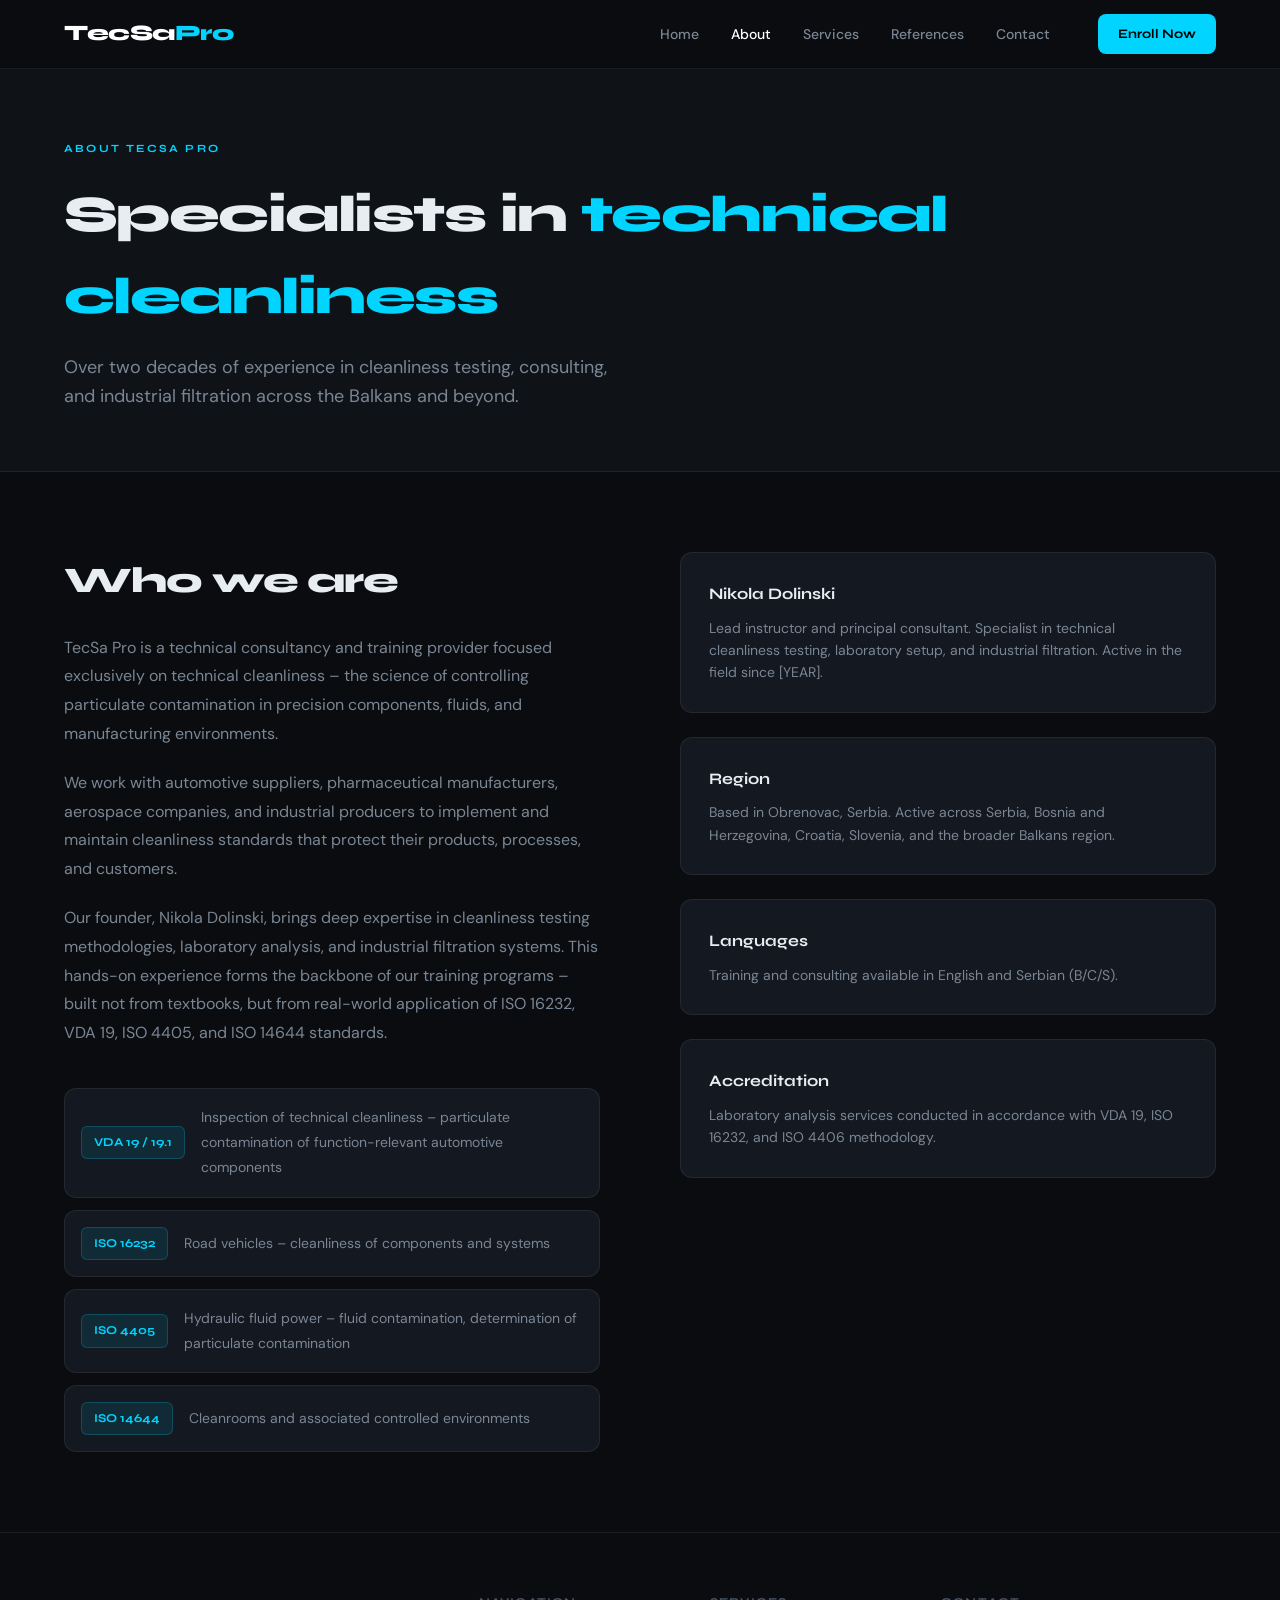
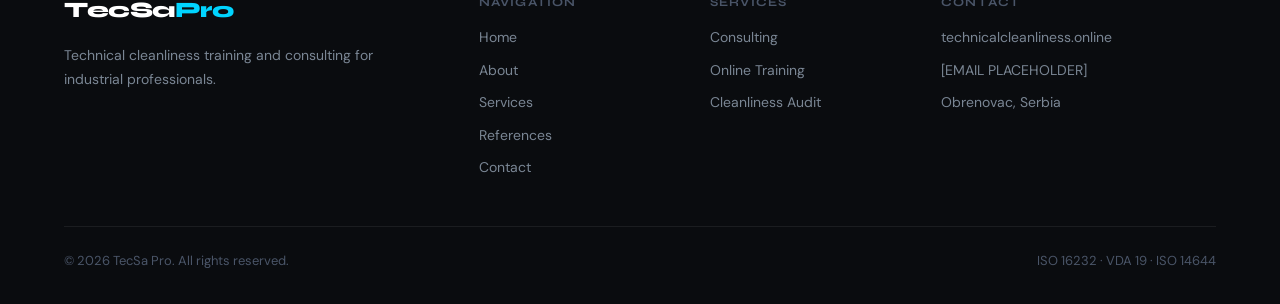
==== about.html @ 8d911715 "Add files via upload" ====
<!DOCTYPE html>
<html lang="en">
<head>
<meta charset="UTF-8">
<meta name="viewport" content="width=device-width, initial-scale=1.0">
<title>About – TecSa Pro</title>
<link href="https://fonts.googleapis.com/css2?family=Syne:wght@400;600;700;800&family=DM+Sans:ital,wght@0,300;0,400;0,500;1,300&display=swap" rel="stylesheet">
<link rel="stylesheet" href="style.css">
<style>
.about-grid { display: grid; grid-template-columns: 1fr 1fr; gap: 80px; align-items: start; padding: 80px 0; }
.about-text h2 { font-family: var(--font-display); font-size: 36px; font-weight: 800; letter-spacing: -0.03em; margin-bottom: 24px; }
.about-text p { color: var(--text-muted); line-height: 1.8; margin-bottom: 20px; }
.about-sidebar { display: flex; flex-direction: column; gap: 24px; }
.sidebar-card { background: var(--bg3); border: 1px solid var(--border); border-radius: var(--radius); padding: 28px; }
.sidebar-card h4 { font-family: var(--font-display); font-size: 16px; margin-bottom: 10px; }
.sidebar-card p { color: var(--text-muted); font-size: 14px; }
.standards-list { display: flex; flex-direction: column; gap: 12px; margin-top: 40px; }
.std-item { display: flex; align-items: center; gap: 16px; padding: 16px; background: var(--bg3); border: 1px solid var(--border); border-radius: var(--radius); }
.std-badge { background: rgba(0,212,255,0.1); border: 1px solid rgba(0,212,255,0.2); color: var(--accent); font-family: var(--font-display); font-size: 12px; font-weight: 700; padding: 6px 12px; border-radius: 6px; white-space: nowrap; }
.std-item p { font-size: 14px; color: var(--text-muted); margin: 0; }
@media(max-width:900px){ .about-grid { grid-template-columns: 1fr; } }
</style>
</head>
<body>
<nav id="navbar">
  <div class="nav-inner">
    <a href="index.html" class="logo">TecSa<span>Pro</span></a>
    <ul class="nav-links">
      <li><a href="index.html">Home</a></li>
      <li><a href="about.html" class="active">About</a></li>
      <li><a href="services.html">Services</a></li>
      <li><a href="references.html">References</a></li>
      <li><a href="contact.html">Contact</a></li>
    </ul>
    <a href="register.html" class="btn-nav">Enroll Now</a>
    <button class="burger" onclick="toggleMenu()">&#9776;</button>
  </div>
  <div class="mobile-menu" id="mobileMenu">
    <a href="index.html">Home</a><a href="about.html">About</a><a href="services.html">Services</a><a href="references.html">References</a><a href="contact.html">Contact</a>
    <a href="register.html" class="btn-nav">Enroll Now</a>
  </div>
</nav>

<section class="page-hero">
  <div class="container">
    <div class="section-label">About TecSa Pro</div>
    <h1>Specialists in <em>technical cleanliness</em></h1>
    <p>Over two decades of experience in cleanliness testing, consulting, and industrial filtration across the Balkans and beyond.</p>
  </div>
</section>

<section class="container">
  <div class="about-grid">
    <div class="about-text">
      <h2>Who we are</h2>
      <p>TecSa Pro is a technical consultancy and training provider focused exclusively on technical cleanliness – the science of controlling particulate contamination in precision components, fluids, and manufacturing environments.</p>
      <p>We work with automotive suppliers, pharmaceutical manufacturers, aerospace companies, and industrial producers to implement and maintain cleanliness standards that protect their products, processes, and customers.</p>
      <p>Our founder, Nikola Dolinski, brings deep expertise in cleanliness testing methodologies, laboratory analysis, and industrial filtration systems. This hands-on experience forms the backbone of our training programs – built not from textbooks, but from real-world application of ISO 16232, VDA 19, ISO 4405, and ISO 14644 standards.</p>

      <div class="standards-list">
        <div class="std-item">
          <span class="std-badge">VDA 19 / 19.1</span>
          <p>Inspection of technical cleanliness – particulate contamination of function-relevant automotive components</p>
        </div>
        <div class="std-item">
          <span class="std-badge">ISO 16232</span>
          <p>Road vehicles – cleanliness of components and systems</p>
        </div>
        <div class="std-item">
          <span class="std-badge">ISO 4405</span>
          <p>Hydraulic fluid power – fluid contamination, determination of particulate contamination</p>
        </div>
        <div class="std-item">
          <span class="std-badge">ISO 14644</span>
          <p>Cleanrooms and associated controlled environments</p>
        </div>
      </div>
    </div>
    <div class="about-sidebar">
      <div class="sidebar-card">
        <h4>Nikola Dolinski</h4>
        <p>Lead instructor and principal consultant. Specialist in technical cleanliness testing, laboratory setup, and industrial filtration. Active in the field since [YEAR].</p>
      </div>
      <div class="sidebar-card">
        <h4>Region</h4>
        <p>Based in Obrenovac, Serbia. Active across Serbia, Bosnia and Herzegovina, Croatia, Slovenia, and the broader Balkans region.</p>
      </div>
      <div class="sidebar-card">
        <h4>Languages</h4>
        <p>Training and consulting available in English and Serbian (B/C/S).</p>
      </div>
      <div class="sidebar-card">
        <h4>Accreditation</h4>
        <p>Laboratory analysis services conducted in accordance with VDA 19, ISO 16232, and ISO 4406 methodology.</p>
      </div>
    </div>
  </div>
</section>

<footer>
  <div class="container">
    <div class="footer-grid">
      <div class="footer-brand">
        <div class="logo">TecSa<span>Pro</span></div>
        <p>Technical cleanliness training and consulting for industrial professionals.</p>
      </div>
      <div class="footer-links"><strong>Navigation</strong><a href="index.html">Home</a><a href="about.html">About</a><a href="services.html">Services</a><a href="references.html">References</a><a href="contact.html">Contact</a></div>
      <div class="footer-links"><strong>Services</strong><a href="services.html#consulting">Consulting</a><a href="services.html#course">Online Training</a><a href="services.html#audit">Cleanliness Audit</a></div>
      <div class="footer-contact"><strong>Contact</strong><p>technicalcleanliness.online</p><p>[EMAIL PLACEHOLDER]</p><p>Obrenovac, Serbia</p></div>
    </div>
    <div class="footer-bottom"><span>© 2026 TecSa Pro. All rights reserved.</span><span>ISO 16232 · VDA 19 · ISO 14644</span></div>
  </div>
</footer>
<script src="main.js"></script>
</body>
</html>
---- style.css ----
/* ===== VARIABLES ===== */
:root {
  --bg: #0a0c0f;
  --bg2: #0f1217;
  --bg3: #141820;
  --border: rgba(255,255,255,0.07);
  --accent: #00d4ff;
  --accent2: #0099cc;
  --accent-glow: rgba(0, 212, 255, 0.15);
  --text: #e8edf2;
  --text-muted: #7a8694;
  --text-dim: #4a5568;
  --white: #ffffff;
  --font-display: 'Syne', sans-serif;
  --font-body: 'DM Sans', sans-serif;
  --radius: 12px;
  --radius-lg: 20px;
  --transition: 0.25s ease;
  --max-w: 1200px;
}

/* ===== RESET ===== */
*, *::before, *::after { box-sizing: border-box; margin: 0; padding: 0; }
html { scroll-behavior: smooth; }
body {
  background: var(--bg);
  color: var(--text);
  font-family: var(--font-body);
  font-size: 16px;
  line-height: 1.6;
  overflow-x: hidden;
}
a { color: inherit; text-decoration: none; }
img { max-width: 100%; display: block; }
ul { list-style: none; }

/* ===== UTILITIES ===== */
.container { max-width: var(--max-w); margin: 0 auto; padding: 0 24px; }
.section-label {
  font-family: var(--font-display);
  font-size: 11px;
  font-weight: 700;
  letter-spacing: 0.2em;
  text-transform: uppercase;
  color: var(--accent);
  margin-bottom: 16px;
}
.accent { color: var(--accent); }
em { color: var(--accent); font-style: normal; }

/* ===== BUTTONS ===== */
.btn-primary {
  display: inline-block;
  background: var(--accent);
  color: #000;
  font-family: var(--font-display);
  font-weight: 700;
  font-size: 14px;
  letter-spacing: 0.05em;
  padding: 14px 28px;
  border-radius: var(--radius);
  border: none;
  cursor: pointer;
  transition: all var(--transition);
}
.btn-primary:hover { background: #fff; transform: translateY(-1px); box-shadow: 0 8px 30px var(--accent-glow); }
.btn-primary.btn-large { padding: 18px 40px; font-size: 16px; }

.btn-ghost {
  display: inline-block;
  background: transparent;
  color: var(--text);
  font-family: var(--font-display);
  font-weight: 600;
  font-size: 14px;
  padding: 13px 27px;
  border-radius: var(--radius);
  border: 1px solid var(--border);
  cursor: pointer;
  transition: all var(--transition);
}
.btn-ghost:hover { border-color: var(--accent); color: var(--accent); }

.link-arrow {
  color: var(--accent);
  font-weight: 500;
  font-size: 14px;
  transition: gap var(--transition);
}
.link-arrow:hover { text-decoration: underline; }

/* ===== NAVBAR ===== */
#navbar {
  position: fixed;
  top: 0; left: 0; right: 0;
  z-index: 1000;
  background: rgba(10, 12, 15, 0.85);
  backdrop-filter: blur(16px);
  border-bottom: 1px solid var(--border);
  transition: all var(--transition);
}
.nav-inner {
  max-width: var(--max-w);
  margin: 0 auto;
  padding: 0 24px;
  height: 68px;
  display: flex;
  align-items: center;
  gap: 48px;
}
.logo {
  font-family: var(--font-display);
  font-size: 22px;
  font-weight: 800;
  letter-spacing: -0.02em;
  color: var(--white);
  flex-shrink: 0;
}
.logo span { color: var(--accent); }
.nav-links { display: flex; gap: 32px; margin-left: auto; }
.nav-links a {
  font-size: 14px;
  font-weight: 500;
  color: var(--text-muted);
  transition: color var(--transition);
}
.nav-links a:hover, .nav-links a.active { color: var(--white); }
.btn-nav {
  background: var(--accent);
  color: #000;
  font-family: var(--font-display);
  font-weight: 700;
  font-size: 13px;
  padding: 10px 20px;
  border-radius: 8px;
  flex-shrink: 0;
  transition: all var(--transition);
}
.btn-nav:hover { background: #fff; }
.burger { display: none; background: none; border: none; color: var(--text); font-size: 22px; cursor: pointer; margin-left: auto; }
.mobile-menu { display: none; flex-direction: column; padding: 16px 24px 24px; gap: 16px; border-top: 1px solid var(--border); }
.mobile-menu a { font-size: 15px; color: var(--text-muted); }
.mobile-menu .btn-nav { width: fit-content; }
.mobile-menu.open { display: flex; }

/* ===== HERO ===== */
.hero {
  min-height: 100vh;
  display: flex;
  align-items: center;
  padding: 100px 24px 60px;
  max-width: var(--max-w);
  margin: 0 auto;
  gap: 60px;
  position: relative;
}
.hero-grid-bg {
  position: fixed;
  inset: 0;
  background-image:
    linear-gradient(rgba(0,212,255,0.03) 1px, transparent 1px),
    linear-gradient(90deg, rgba(0,212,255,0.03) 1px, transparent 1px);
  background-size: 60px 60px;
  pointer-events: none;
  z-index: -1;
}
.hero-content { flex: 1; max-width: 600px; }
.hero-badge {
  display: inline-block;
  background: rgba(0,212,255,0.08);
  border: 1px solid rgba(0,212,255,0.2);
  color: var(--accent);
  font-size: 11px;
  font-weight: 600;
  letter-spacing: 0.15em;
  text-transform: uppercase;
  padding: 8px 16px;
  border-radius: 100px;
  margin-bottom: 28px;
}
.hero h1 {
  font-family: var(--font-display);
  font-size: clamp(40px, 5vw, 64px);
  font-weight: 800;
  line-height: 1.05;
  letter-spacing: -0.03em;
  margin-bottom: 24px;
}
.hero-sub {
  font-size: 17px;
  color: var(--text-muted);
  line-height: 1.7;
  margin-bottom: 36px;
  max-width: 520px;
}
.hero-actions { display: flex; gap: 12px; flex-wrap: wrap; margin-bottom: 48px; }
.hero-stats {
  display: flex;
  gap: 32px;
  padding-top: 32px;
  border-top: 1px solid var(--border);
}
.stat-num {
  display: block;
  font-family: var(--font-display);
  font-size: 28px;
  font-weight: 800;
  color: var(--white);
}
.stat-label {
  display: block;
  font-size: 12px;
  color: var(--text-muted);
  text-transform: uppercase;
  letter-spacing: 0.1em;
}

/* HERO VISUAL - Hexagons */
.hero-visual { flex: 0 0 380px; display: flex; justify-content: center; align-items: center; }
.hex-container { position: relative; width: 320px; height: 320px; }
.hex {
  position: absolute;
  width: 100px;
  height: 114px;
  background: var(--bg3);
  border: 1px solid var(--border);
  clip-path: polygon(50% 0%, 100% 25%, 100% 75%, 50% 100%, 0% 75%, 0% 25%);
  display: flex;
  align-items: center;
  justify-content: center;
  font-family: var(--font-display);
  font-weight: 700;
  font-size: 13px;
  text-align: center;
  transition: all 0.4s ease;
  cursor: default;
}
.hex:hover { background: rgba(0,212,255,0.15); border-color: var(--accent); color: var(--accent); }
.hex-1 { top: 10px; left: 110px; width: 110px; height: 126px; background: rgba(0,212,255,0.1); border-color: rgba(0,212,255,0.3); color: var(--accent); }
.hex-2 { top: 100px; left: 10px; }
.hex-3 { top: 100px; left: 210px; }
.hex-4 { top: 200px; left: 50px; }
.hex-5 { top: 200px; left: 170px; }

/* ===== WHAT IS ===== */
.what-is {
  padding: 100px 0;
  background: var(--bg2);
  border-top: 1px solid var(--border);
  border-bottom: 1px solid var(--border);
}
.what-is h2 {
  font-family: var(--font-display);
  font-size: clamp(32px, 3.5vw, 48px);
  font-weight: 800;
  letter-spacing: -0.03em;
  margin-bottom: 48px;
}
.what-grid { display: grid; grid-template-columns: 1fr 1fr; gap: 60px; align-items: start; }
.what-text p { color: var(--text-muted); margin-bottom: 20px; line-height: 1.8; }
.what-text .link-arrow { margin-top: 8px; display: inline-block; }
.what-cards { display: grid; grid-template-columns: 1fr 1fr; gap: 16px; }
.mini-card {
  background: var(--bg3);
  border: 1px solid var(--border);
  border-radius: var(--radius);
  padding: 20px;
  transition: border-color var(--transition);
}
.mini-card:hover { border-color: rgba(0,212,255,0.3); }
.mini-icon { font-size: 24px; margin-bottom: 10px; }
.mini-card strong { display: block; font-family: var(--font-display); font-size: 14px; margin-bottom: 6px; }
.mini-card p { font-size: 13px; color: var(--text-muted); margin: 0; }

/* ===== SERVICES PREVIEW ===== */
.services-preview { padding: 100px 0; }
.services-preview h2 {
  font-family: var(--font-display);
  font-size: clamp(32px, 3.5vw, 48px);
  font-weight: 800;
  letter-spacing: -0.03em;
  margin-bottom: 48px;
}
.services-grid { display: grid; grid-template-columns: repeat(3, 1fr); gap: 20px; }
.service-card {
  background: var(--bg2);
  border: 1px solid var(--border);
  border-radius: var(--radius-lg);
  padding: 36px;
  cursor: pointer;
  transition: all var(--transition);
  position: relative;
  overflow: hidden;
}
.service-card:hover { border-color: rgba(0,212,255,0.3); transform: translateY(-4px); }
.service-card.featured { background: rgba(0,212,255,0.05); border-color: rgba(0,212,255,0.25); }
.service-num {
  font-family: var(--font-display);
  font-size: 48px;
  font-weight: 800;
  color: var(--border);
  line-height: 1;
  margin-bottom: 20px;
}
.service-badge {
  display: inline-block;
  background: var(--accent);
  color: #000;
  font-size: 10px;
  font-weight: 700;
  letter-spacing: 0.1em;
  text-transform: uppercase;
  padding: 4px 10px;
  border-radius: 100px;
  margin-bottom: 16px;
}
.service-card h3 {
  font-family: var(--font-display);
  font-size: 22px;
  font-weight: 700;
  margin-bottom: 14px;
}
.service-card p { color: var(--text-muted); font-size: 15px; line-height: 1.7; margin-bottom: 24px; }
.service-link { color: var(--accent); font-size: 14px; font-weight: 500; }

/* ===== PRICING TEASER ===== */
.pricing-teaser {
  padding: 80px 0;
  background: var(--bg2);
  border-top: 1px solid var(--border);
  border-bottom: 1px solid var(--border);
}
.pricing-inner { display: grid; grid-template-columns: 1fr 1fr; gap: 80px; align-items: center; }
.pricing-text h2 {
  font-family: var(--font-display);
  font-size: clamp(28px, 3vw, 42px);
  font-weight: 800;
  letter-spacing: -0.03em;
  margin-bottom: 16px;
}
.pricing-text p { color: var(--text-muted); margin-bottom: 32px; }
.price-row {
  display: flex;
  justify-content: space-between;
  align-items: center;
  padding: 16px 0;
  border-bottom: 1px solid var(--border);
}
.price-row:first-child { border-top: 1px solid var(--border); }
.price-row.highlight { background: rgba(0,212,255,0.05); margin: 0 -16px; padding: 16px; border-radius: 8px; border-bottom: none; }
.price-qty { font-size: 15px; color: var(--text-muted); }
.price-amt {
  font-family: var(--font-display);
  font-weight: 700;
  font-size: 17px;
}
.price-amt small { font-size: 12px; color: var(--accent); font-family: var(--font-body); font-weight: 400; margin-left: 4px; }

/* ===== CERT PREVIEW ===== */
.cert-preview { padding: 100px 0; }
.cert-inner { display: grid; grid-template-columns: 1fr 1fr; gap: 80px; align-items: center; }
.cert-mock { display: flex; justify-content: center; }
.cert-paper {
  background: #fff;
  color: #1a1a2e;
  width: 340px;
  padding: 0;
  border-radius: 8px;
  box-shadow: 0 24px 80px rgba(0,0,0,0.5), 0 0 0 1px rgba(0,212,255,0.2);
  overflow: hidden;
  position: relative;
}
.cert-top-bar { height: 6px; background: linear-gradient(90deg, #00d4ff, #0066cc); }
.cert-bottom-bar { height: 6px; background: linear-gradient(90deg, #0066cc, #00d4ff); }
.cert-logo {
  font-family: var(--font-display);
  font-size: 20px;
  font-weight: 800;
  text-align: center;
  padding: 20px 20px 0;
  color: #1a1a2e;
}
.cert-logo span { color: #00a8cc; }
.cert-title-text {
  font-family: var(--font-display);
  font-size: 15px;
  font-weight: 700;
  text-align: center;
  letter-spacing: 0.1em;
  text-transform: uppercase;
  color: #00a8cc;
  padding: 8px 20px;
  border-bottom: 1px solid #eee;
  margin: 8px 20px;
}
.cert-subtitle { text-align: center; font-size: 11px; color: #888; padding: 16px 20px 4px; text-transform: uppercase; letter-spacing: 0.1em; }
.cert-name-line {
  text-align: center;
  font-family: var(--font-display);
  font-size: 18px;
  font-weight: 700;
  padding: 8px 20px;
  border-bottom: 2px solid #00a8cc;
  margin: 0 30px 16px;
  color: #1a1a2e;
}
.cert-body-text { text-align: center; font-size: 11px; line-height: 1.7; color: #555; padding: 0 24px 16px; }
.cert-standards {
  text-align: center;
  font-size: 9px;
  letter-spacing: 0.15em;
  color: #00a8cc;
  text-transform: uppercase;
  padding: 8px 20px 16px;
  border-top: 1px solid #eee;
  margin: 0 20px;
}
.cert-footer { display: flex; justify-content: space-between; padding: 16px 28px 20px; }
.cert-sig { text-align: center; }
.cert-sig-line { width: 80px; height: 1px; background: #ccc; margin: 0 auto 6px; }
.cert-sig-name { font-size: 10px; font-weight: 600; color: #1a1a2e; }
.cert-sig-title { font-size: 9px; color: #888; }

.cert-text h2 {
  font-family: var(--font-display);
  font-size: clamp(28px, 3vw, 42px);
  font-weight: 800;
  letter-spacing: -0.03em;
  margin-bottom: 16px;
}
.cert-text p { color: var(--text-muted); margin-bottom: 24px; line-height: 1.8; }
.cert-features { margin-bottom: 32px; }
.cert-features li { color: var(--text-muted); font-size: 14px; padding: 6px 0; }
.cert-features li::before { color: var(--accent); margin-right: 4px; }

/* ===== CTA ===== */
.cta-section {
  padding: 100px 0;
  background: var(--bg2);
  border-top: 1px solid var(--border);
}
.cta-inner { text-align: center; max-width: 600px; margin: 0 auto; }
.cta-inner h2 {
  font-family: var(--font-display);
  font-size: clamp(32px, 4vw, 52px);
  font-weight: 800;
  letter-spacing: -0.03em;
  margin-bottom: 16px;
}
.cta-inner p { color: var(--text-muted); margin-bottom: 36px; font-size: 17px; }

/* ===== FOOTER ===== */
footer {
  padding: 60px 0 32px;
  border-top: 1px solid var(--border);
}
.footer-grid {
  display: grid;
  grid-template-columns: 2fr 1fr 1fr 1.5fr;
  gap: 48px;
  margin-bottom: 48px;
}
.footer-brand p { color: var(--text-muted); font-size: 14px; margin-top: 16px; line-height: 1.7; }
.footer-links, .footer-contact { display: flex; flex-direction: column; gap: 10px; }
.footer-links strong, .footer-contact strong { font-family: var(--font-display); font-size: 12px; letter-spacing: 0.1em; text-transform: uppercase; color: var(--text-dim); margin-bottom: 4px; }
.footer-links a { font-size: 14px; color: var(--text-muted); transition: color var(--transition); }
.footer-links a:hover { color: var(--accent); }
.footer-contact p { font-size: 14px; color: var(--text-muted); margin: 0; }
.footer-bottom {
  display: flex;
  justify-content: space-between;
  align-items: center;
  padding-top: 24px;
  border-top: 1px solid var(--border);
  font-size: 13px;
  color: var(--text-dim);
}

/* ===== PAGE HERO (inner pages) ===== */
.page-hero {
  padding: 140px 0 60px;
  border-bottom: 1px solid var(--border);
  background: var(--bg2);
}
.page-hero h1 {
  font-family: var(--font-display);
  font-size: clamp(36px, 4vw, 56px);
  font-weight: 800;
  letter-spacing: -0.03em;
  margin-bottom: 16px;
}
.page-hero p { color: var(--text-muted); font-size: 18px; max-width: 560px; }

/* ===== FORM STYLES ===== */
.form-section { padding: 80px 0; }
.form-wrap {
  background: var(--bg2);
  border: 1px solid var(--border);
  border-radius: var(--radius-lg);
  padding: 48px;
  max-width: 700px;
}
.form-row { display: grid; grid-template-columns: 1fr 1fr; gap: 20px; }
.form-group { display: flex; flex-direction: column; gap: 8px; margin-bottom: 20px; }
.form-group label { font-size: 13px; font-weight: 500; color: var(--text-muted); text-transform: uppercase; letter-spacing: 0.05em; }
.form-group input,
.form-group select,
.form-group textarea {
  background: var(--bg3);
  border: 1px solid var(--border);
  border-radius: 8px;
  padding: 12px 16px;
  color: var(--text);
  font-family: var(--font-body);
  font-size: 15px;
  transition: border-color var(--transition);
  outline: none;
  width: 100%;
}
.form-group input:focus,
.form-group select:focus,
.form-group textarea:focus { border-color: var(--accent); }
.form-group select option { background: var(--bg3); }
.form-group textarea { min-height: 120px; resize: vertical; }
.form-note { font-size: 13px; color: var(--text-dim); margin-top: 8px; }

/* ===== RESPONSIVE ===== */
@media (max-width: 900px) {
  .hero { flex-direction: column; text-align: center; padding-top: 120px; }
  .hero-visual { display: none; }
  .hero-actions { justify-content: center; }
  .hero-stats { justify-content: center; }
  .what-grid { grid-template-columns: 1fr; }
  .services-grid { grid-template-columns: 1fr; }
  .pricing-inner { grid-template-columns: 1fr; }
  .cert-inner { grid-template-columns: 1fr; }
  .footer-grid { grid-template-columns: 1fr 1fr; }
}
@media (max-width: 640px) {
  .nav-links { display: none; }
  .btn-nav { display: none; }
  .burger { display: block; }
  .form-row { grid-template-columns: 1fr; }
  .footer-grid { grid-template-columns: 1fr; }
  .footer-bottom { flex-direction: column; gap: 8px; text-align: center; }
}
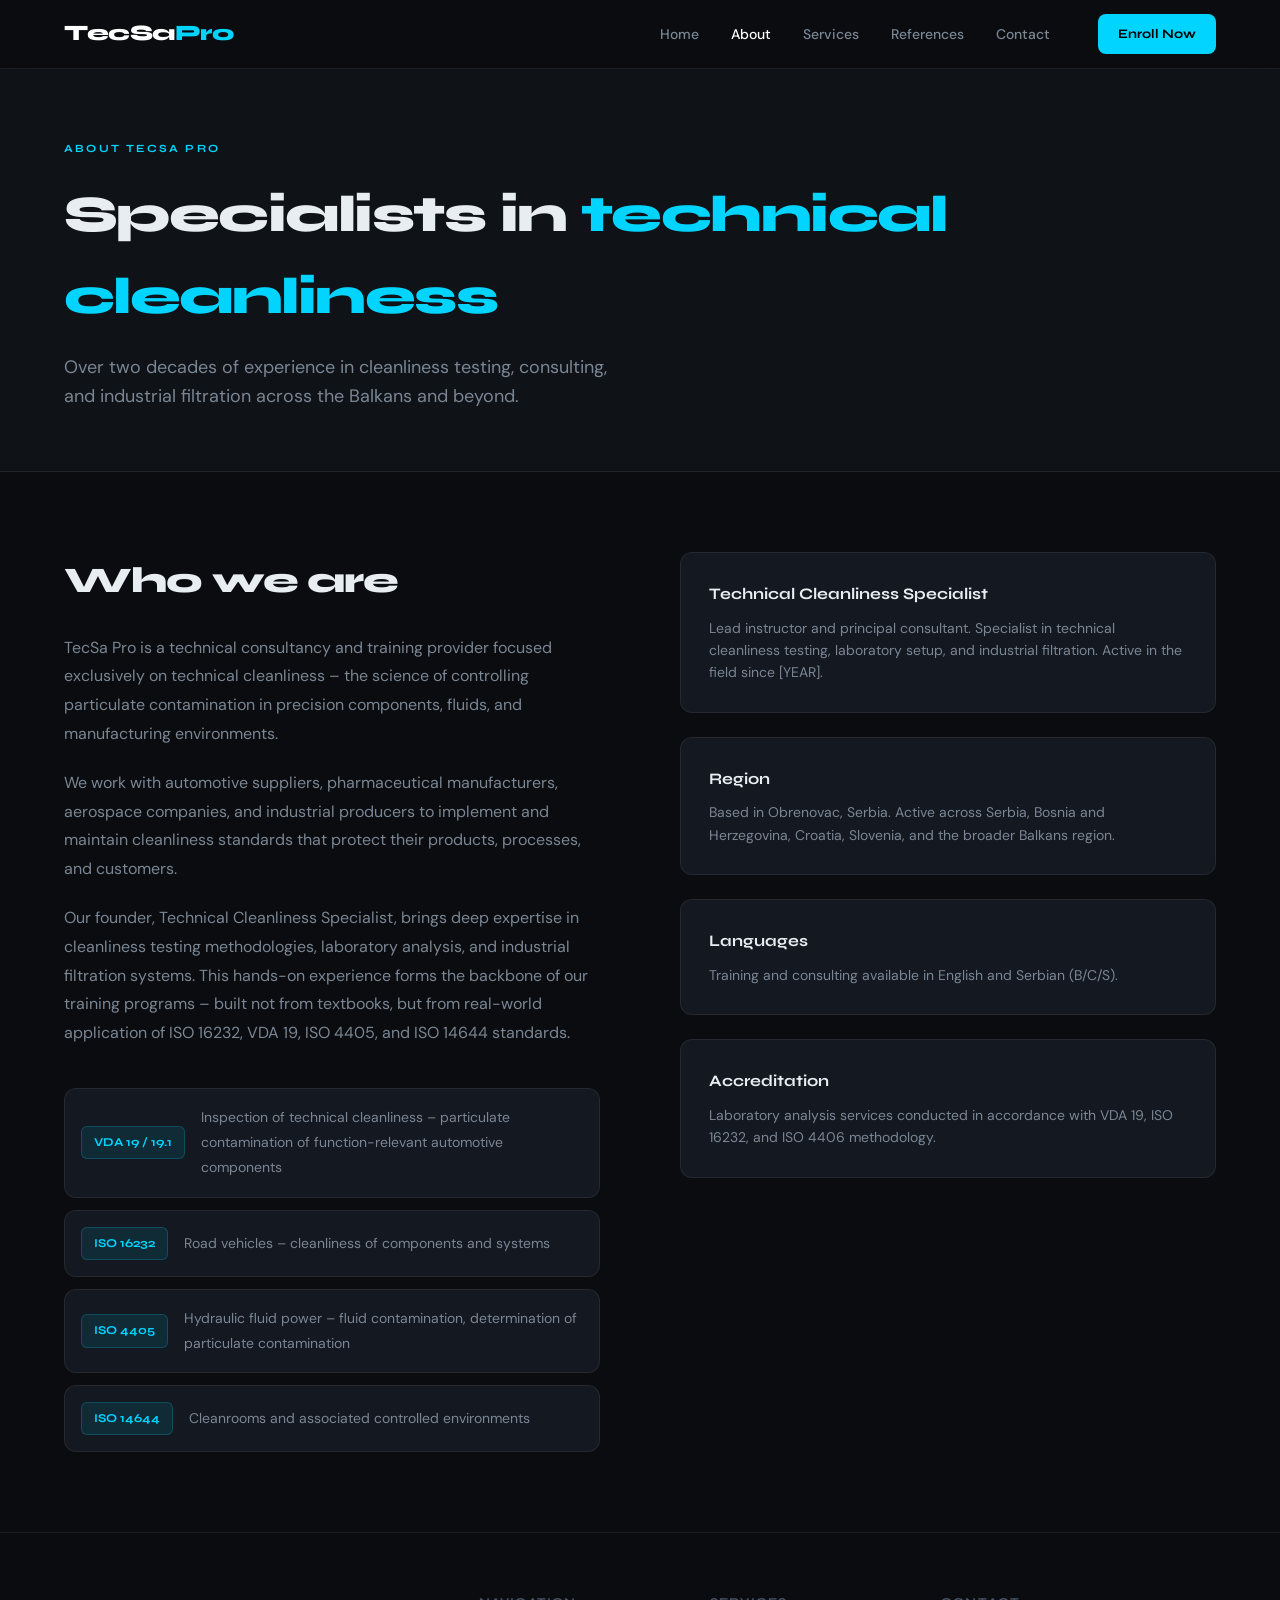
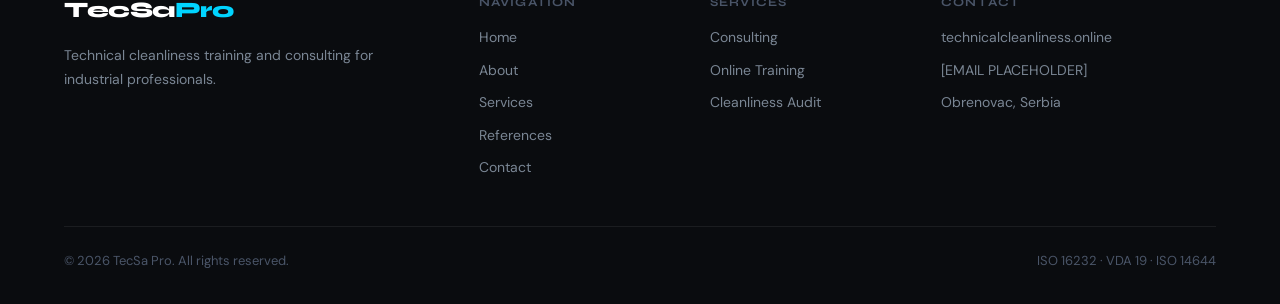
==== commit 48e1cfd2: "Update about.html" ====
--- a/about.html
+++ b/about.html
@@ -55,7 +55,7 @@
       <h2>Who we are</h2>
       <p>TecSa Pro is a technical consultancy and training provider focused exclusively on technical cleanliness – the science of controlling particulate contamination in precision components, fluids, and manufacturing environments.</p>
       <p>We work with automotive suppliers, pharmaceutical manufacturers, aerospace companies, and industrial producers to implement and maintain cleanliness standards that protect their products, processes, and customers.</p>
-      <p>Our founder, Nikola Dolinski, brings deep expertise in cleanliness testing methodologies, laboratory analysis, and industrial filtration systems. This hands-on experience forms the backbone of our training programs – built not from textbooks, but from real-world application of ISO 16232, VDA 19, ISO 4405, and ISO 14644 standards.</p>
+      <p>Our founder, Technical Cleanliness Specialist, brings deep expertise in cleanliness testing methodologies, laboratory analysis, and industrial filtration systems. This hands-on experience forms the backbone of our training programs – built not from textbooks, but from real-world application of ISO 16232, VDA 19, ISO 4405, and ISO 14644 standards.</p>
 
       <div class="standards-list">
         <div class="std-item">
@@ -78,7 +78,7 @@
     </div>
     <div class="about-sidebar">
       <div class="sidebar-card">
-        <h4>Nikola Dolinski</h4>
+        <h4>Technical Cleanliness Specialist</h4>
         <p>Lead instructor and principal consultant. Specialist in technical cleanliness testing, laboratory setup, and industrial filtration. Active in the field since [YEAR].</p>
       </div>
       <div class="sidebar-card">
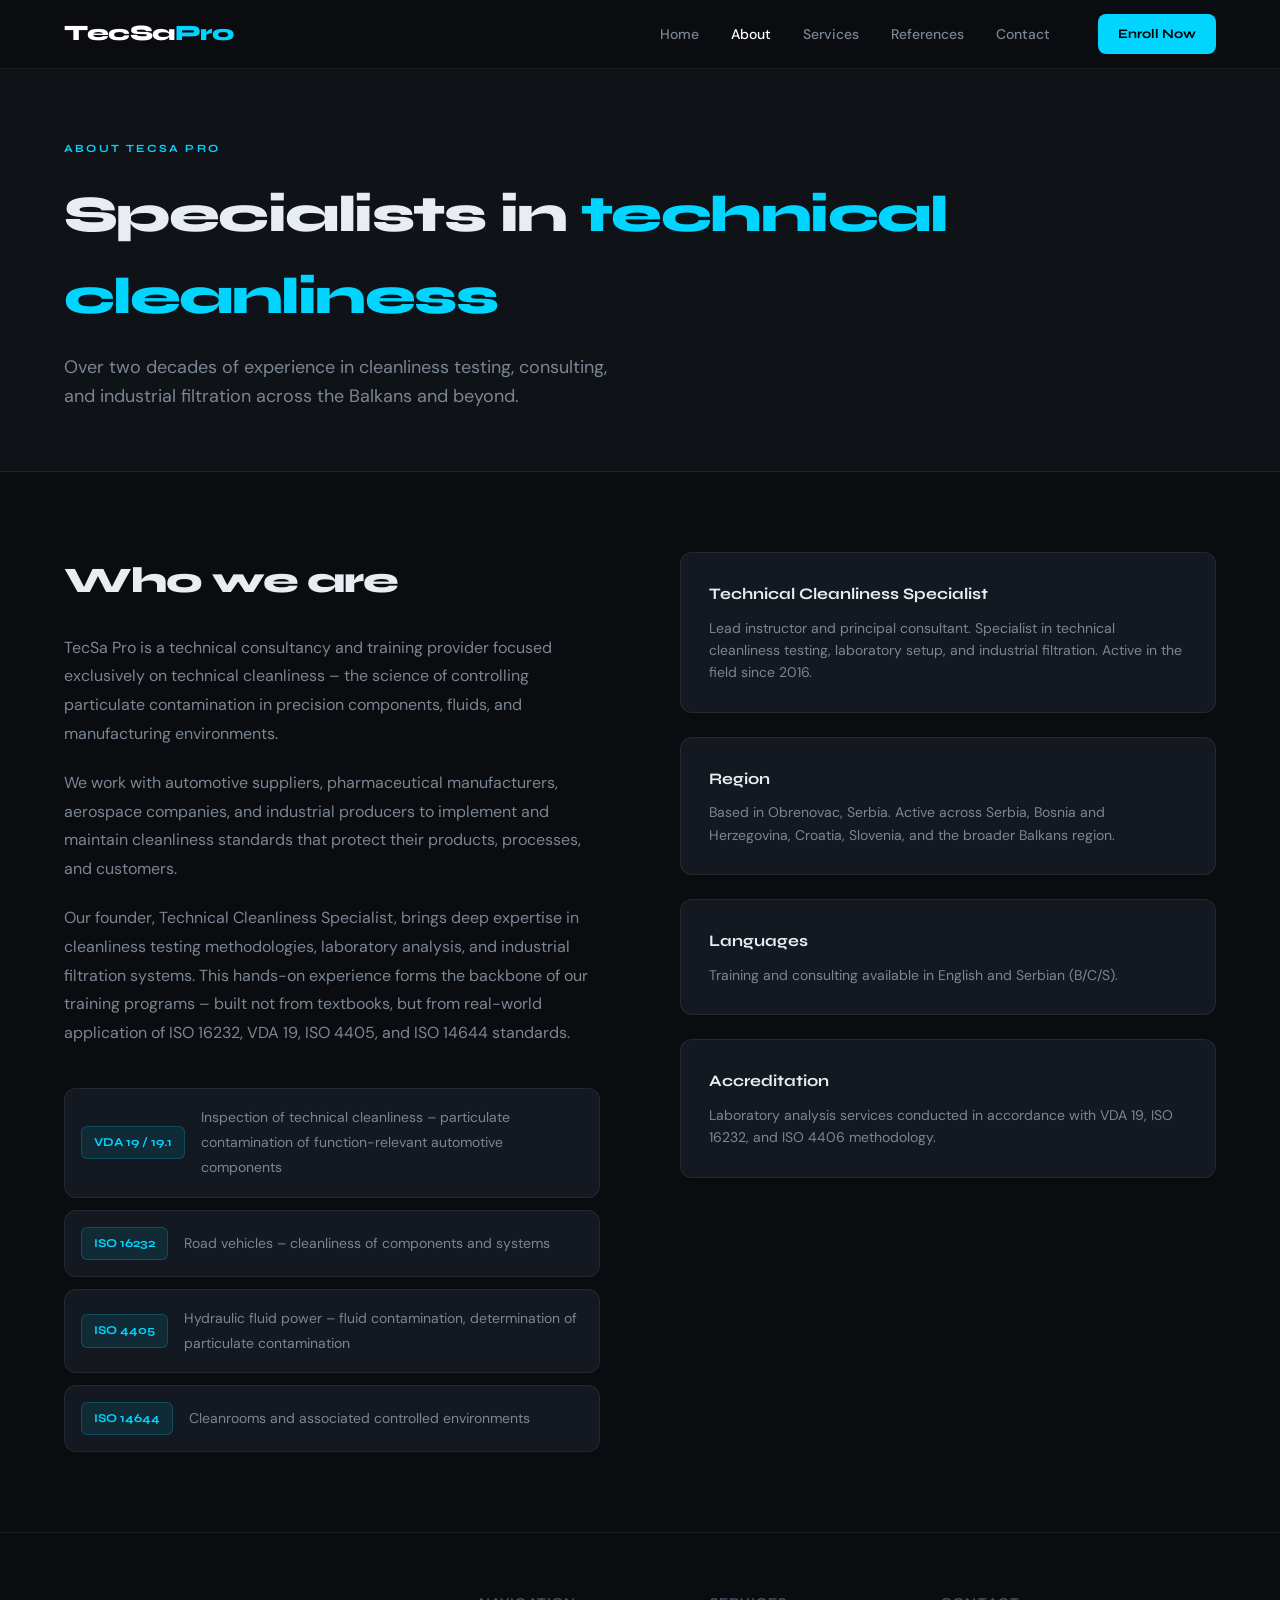
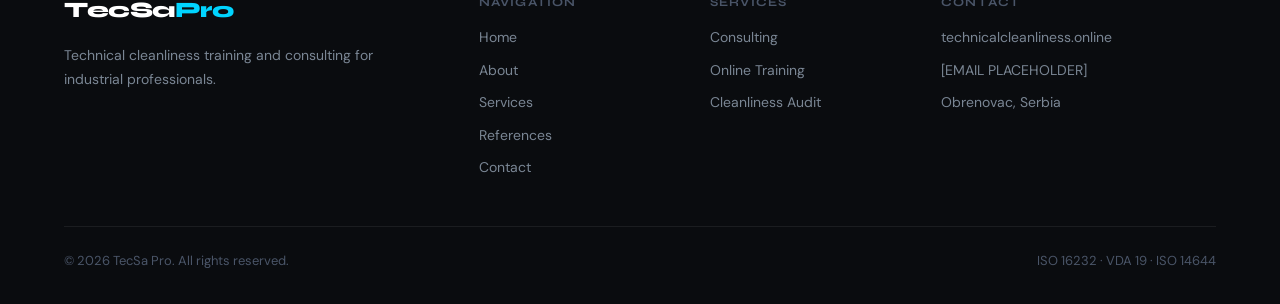
==== commit 0ae89da4: "Update about.html" ====
--- a/about.html
+++ b/about.html
@@ -79,7 +79,7 @@
     <div class="about-sidebar">
       <div class="sidebar-card">
         <h4>Technical Cleanliness Specialist</h4>
-        <p>Lead instructor and principal consultant. Specialist in technical cleanliness testing, laboratory setup, and industrial filtration. Active in the field since [YEAR].</p>
+        <p>Lead instructor and principal consultant. Specialist in technical cleanliness testing, laboratory setup, and industrial filtration. Active in the field since 2016.</p>
       </div>
       <div class="sidebar-card">
         <h4>Region</h4>
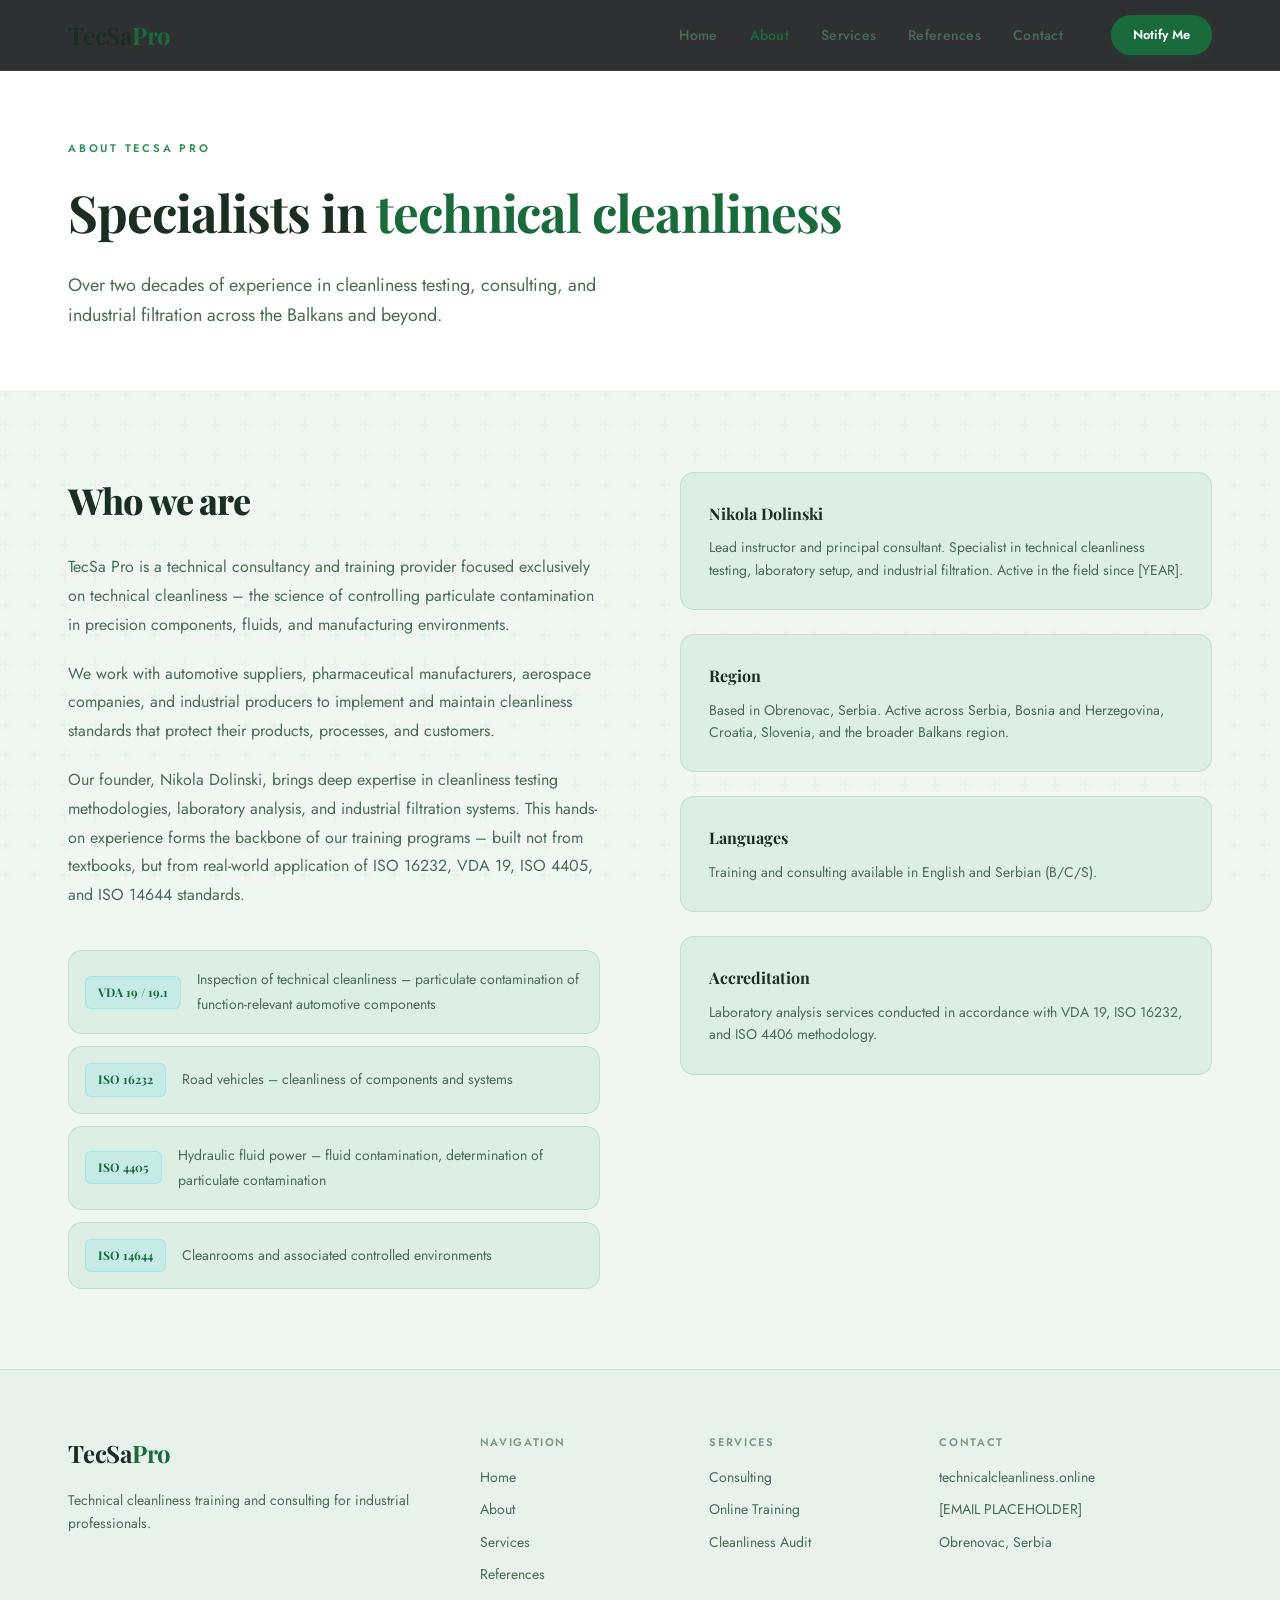
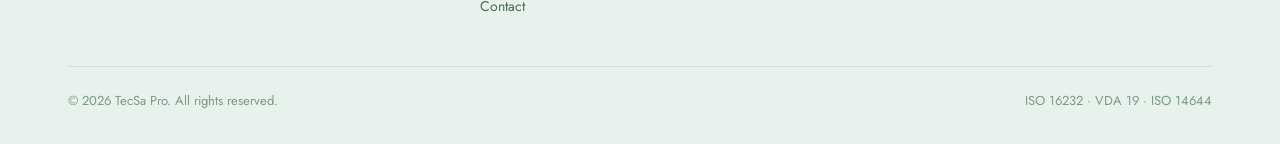
==== commit cf475270: "Add files via upload" ====
--- a/about.html
+++ b/about.html
@@ -4,7 +4,7 @@
 <meta charset="UTF-8">
 <meta name="viewport" content="width=device-width, initial-scale=1.0">
 <title>About – TecSa Pro</title>
-<link href="https://fonts.googleapis.com/css2?family=Syne:wght@400;600;700;800&family=DM+Sans:ital,wght@0,300;0,400;0,500;1,300&display=swap" rel="stylesheet">
+<link href="https://fonts.googleapis.com/css2?family=Playfair+Display:ital,wght@0,600;0,700;1,600&family=Jost:wght@300;400;500;600&display=swap" rel="stylesheet">
 <link rel="stylesheet" href="style.css">
 <style>
 .about-grid { display: grid; grid-template-columns: 1fr 1fr; gap: 80px; align-items: start; padding: 80px 0; }
@@ -30,14 +30,14 @@
       <li><a href="about.html" class="active">About</a></li>
       <li><a href="services.html">Services</a></li>
       <li><a href="references.html">References</a></li>
-      <li><a href="contact.html">Contact</a></li>
+      <li><a href="notify.html">Contact</a></li>
     </ul>
-    <a href="register.html" class="btn-nav">Enroll Now</a>
+    <a href="notify.html" class="btn-nav">Notify Me</a>
     <button class="burger" onclick="toggleMenu()">&#9776;</button>
   </div>
   <div class="mobile-menu" id="mobileMenu">
-    <a href="index.html">Home</a><a href="about.html">About</a><a href="services.html">Services</a><a href="references.html">References</a><a href="contact.html">Contact</a>
-    <a href="register.html" class="btn-nav">Enroll Now</a>
+    <a href="index.html">Home</a><a href="about.html">About</a><a href="services.html">Services</a><a href="references.html">References</a><a href="notify.html">Contact</a>
+    <a href="notify.html" class="btn-nav">Notify Me</a>
   </div>
 </nav>
 
@@ -55,7 +55,7 @@
       <h2>Who we are</h2>
       <p>TecSa Pro is a technical consultancy and training provider focused exclusively on technical cleanliness – the science of controlling particulate contamination in precision components, fluids, and manufacturing environments.</p>
       <p>We work with automotive suppliers, pharmaceutical manufacturers, aerospace companies, and industrial producers to implement and maintain cleanliness standards that protect their products, processes, and customers.</p>
-      <p>Our founder, Technical Cleanliness Specialist, brings deep expertise in cleanliness testing methodologies, laboratory analysis, and industrial filtration systems. This hands-on experience forms the backbone of our training programs – built not from textbooks, but from real-world application of ISO 16232, VDA 19, ISO 4405, and ISO 14644 standards.</p>
+      <p>Our founder, Nikola Dolinski, brings deep expertise in cleanliness testing methodologies, laboratory analysis, and industrial filtration systems. This hands-on experience forms the backbone of our training programs – built not from textbooks, but from real-world application of ISO 16232, VDA 19, ISO 4405, and ISO 14644 standards.</p>
 
       <div class="standards-list">
         <div class="std-item">
@@ -78,8 +78,8 @@
     </div>
     <div class="about-sidebar">
       <div class="sidebar-card">
-        <h4>Technical Cleanliness Specialist</h4>
-        <p>Lead instructor and principal consultant. Specialist in technical cleanliness testing, laboratory setup, and industrial filtration. Active in the field since 2016.</p>
+        <h4>Nikola Dolinski</h4>
+        <p>Lead instructor and principal consultant. Specialist in technical cleanliness testing, laboratory setup, and industrial filtration. Active in the field since [YEAR].</p>
       </div>
       <div class="sidebar-card">
         <h4>Region</h4>
@@ -104,7 +104,7 @@
         <div class="logo">TecSa<span>Pro</span></div>
         <p>Technical cleanliness training and consulting for industrial professionals.</p>
       </div>
-      <div class="footer-links"><strong>Navigation</strong><a href="index.html">Home</a><a href="about.html">About</a><a href="services.html">Services</a><a href="references.html">References</a><a href="contact.html">Contact</a></div>
+      <div class="footer-links"><strong>Navigation</strong><a href="index.html">Home</a><a href="about.html">About</a><a href="services.html">Services</a><a href="references.html">References</a><a href="notify.html">Contact</a></div>
       <div class="footer-links"><strong>Services</strong><a href="services.html#consulting">Consulting</a><a href="services.html#course">Online Training</a><a href="services.html#audit">Cleanliness Audit</a></div>
       <div class="footer-contact"><strong>Contact</strong><p>technicalcleanliness.online</p><p>[EMAIL PLACEHOLDER]</p><p>Obrenovac, Serbia</p></div>
     </div>
--- a/style.css
+++ b/style.css
@@ -1,22 +1,28 @@
 /* ===== VARIABLES ===== */
 :root {
-  --bg: #0a0c0f;
-  --bg2: #0f1217;
-  --bg3: #141820;
-  --border: rgba(255,255,255,0.07);
-  --accent: #00d4ff;
-  --accent2: #0099cc;
-  --accent-glow: rgba(0, 212, 255, 0.15);
-  --text: #e8edf2;
-  --text-muted: #7a8694;
-  --text-dim: #4a5568;
+  --bg: #f0f7f2;
+  --bg2: #e8f2ec;
+  --bg3: #ddeee4;
+  --border: rgba(40, 100, 60, 0.12);
+  --border-med: rgba(40, 100, 60, 0.22);
+  --accent: #1a6b3c;
+  --accent2: #2d9158;
+  --accent-light: #4db87a;
+  --accent-glow: rgba(26, 107, 60, 0.12);
+  --accent-pale: rgba(26, 107, 60, 0.08);
+  --text: #1a2e22;
+  --text-muted: #4a6b55;
+  --text-dim: #7a9b85;
   --white: #ffffff;
-  --font-display: 'Syne', sans-serif;
-  --font-body: 'DM Sans', sans-serif;
-  --radius: 12px;
-  --radius-lg: 20px;
+  --card-bg: #ffffff;
+  --font-display: 'Playfair Display', serif;
+  --font-body: 'Jost', sans-serif;
+  --radius: 14px;
+  --radius-lg: 22px;
   --transition: 0.25s ease;
   --max-w: 1200px;
+  --shadow: 0 2px 16px rgba(26,107,60,0.08);
+  --shadow-lg: 0 8px 40px rgba(26,107,60,0.12);
 }
 
 /* ===== RESET ===== */
@@ -34,58 +40,68 @@
 img { max-width: 100%; display: block; }
 ul { list-style: none; }
 
+/* ===== TEXTURE OVERLAY ===== */
+body::before {
+  content: '';
+  position: fixed;
+  inset: 0;
+  background-image: url("data:image/svg+xml,%3Csvg width='60' height='60' viewBox='0 0 60 60' xmlns='http://www.w3.org/2000/svg'%3E%3Cg fill='none' fill-rule='evenodd'%3E%3Cg fill='%231a6b3c' fill-opacity='0.03'%3E%3Cpath d='M36 34v-4h-2v4h-4v2h4v4h2v-4h4v-2h-4zm0-30V0h-2v4h-4v2h4v4h2V6h4V4h-4zM6 34v-4H4v4H0v2h4v4h2v-4h4v-2H6zM6 4V0H4v4H0v2h4v4h2V6h4V4H6z'/%3E%3C/g%3E%3C/g%3E%3C/svg%3E");
+  pointer-events: none;
+  z-index: 0;
+}
+
 /* ===== UTILITIES ===== */
-.container { max-width: var(--max-w); margin: 0 auto; padding: 0 24px; }
+.container { max-width: var(--max-w); margin: 0 auto; padding: 0 28px; position: relative; z-index: 1; }
 .section-label {
-  font-family: var(--font-display);
+  font-family: var(--font-body);
   font-size: 11px;
-  font-weight: 700;
-  letter-spacing: 0.2em;
+  font-weight: 600;
+  letter-spacing: 0.25em;
   text-transform: uppercase;
-  color: var(--accent);
-  margin-bottom: 16px;
-}
-.accent { color: var(--accent); }
+  color: var(--accent2);
+  margin-bottom: 14px;
+}
 em { color: var(--accent); font-style: normal; }
 
 /* ===== BUTTONS ===== */
 .btn-primary {
   display: inline-block;
   background: var(--accent);
-  color: #000;
-  font-family: var(--font-display);
-  font-weight: 700;
+  color: #fff;
+  font-family: var(--font-body);
+  font-weight: 600;
   font-size: 14px;
-  letter-spacing: 0.05em;
-  padding: 14px 28px;
-  border-radius: var(--radius);
+  letter-spacing: 0.06em;
+  padding: 14px 30px;
+  border-radius: 100px;
   border: none;
   cursor: pointer;
   transition: all var(--transition);
-}
-.btn-primary:hover { background: #fff; transform: translateY(-1px); box-shadow: 0 8px 30px var(--accent-glow); }
-.btn-primary.btn-large { padding: 18px 40px; font-size: 16px; }
+  box-shadow: 0 4px 16px rgba(26,107,60,0.25);
+}
+.btn-primary:hover { background: var(--accent2); transform: translateY(-2px); box-shadow: 0 8px 24px rgba(26,107,60,0.3); }
+.btn-primary.btn-large { padding: 18px 44px; font-size: 16px; }
 
 .btn-ghost {
   display: inline-block;
   background: transparent;
-  color: var(--text);
-  font-family: var(--font-display);
+  color: var(--accent);
+  font-family: var(--font-body);
   font-weight: 600;
   font-size: 14px;
-  padding: 13px 27px;
-  border-radius: var(--radius);
-  border: 1px solid var(--border);
+  padding: 13px 29px;
+  border-radius: 100px;
+  border: 1.5px solid var(--accent);
   cursor: pointer;
   transition: all var(--transition);
 }
-.btn-ghost:hover { border-color: var(--accent); color: var(--accent); }
+.btn-ghost:hover { background: var(--accent); color: #fff; }
 
 .link-arrow {
   color: var(--accent);
-  font-weight: 500;
+  font-weight: 600;
   font-size: 14px;
-  transition: gap var(--transition);
+  letter-spacing: 0.02em;
 }
 .link-arrow:hover { text-decoration: underline; }
 
@@ -94,26 +110,25 @@
   position: fixed;
   top: 0; left: 0; right: 0;
   z-index: 1000;
-  background: rgba(10, 12, 15, 0.85);
+  background: rgba(240, 247, 242, 0.92);
   backdrop-filter: blur(16px);
   border-bottom: 1px solid var(--border);
-  transition: all var(--transition);
 }
 .nav-inner {
   max-width: var(--max-w);
   margin: 0 auto;
-  padding: 0 24px;
-  height: 68px;
+  padding: 0 28px;
+  height: 70px;
   display: flex;
   align-items: center;
   gap: 48px;
 }
 .logo {
   font-family: var(--font-display);
-  font-size: 22px;
-  font-weight: 800;
-  letter-spacing: -0.02em;
-  color: var(--white);
+  font-size: 24px;
+  font-weight: 700;
+  letter-spacing: -0.01em;
+  color: var(--text);
   flex-shrink: 0;
 }
 .logo span { color: var(--accent); }
@@ -123,22 +138,26 @@
   font-weight: 500;
   color: var(--text-muted);
   transition: color var(--transition);
-}
-.nav-links a:hover, .nav-links a.active { color: var(--white); }
+  letter-spacing: 0.02em;
+}
+.nav-links a:hover, .nav-links a.active { color: var(--accent); }
 .btn-nav {
   background: var(--accent);
-  color: #000;
-  font-family: var(--font-display);
-  font-weight: 700;
+  color: #fff;
+  font-family: var(--font-body);
+  font-weight: 600;
   font-size: 13px;
-  padding: 10px 20px;
-  border-radius: 8px;
+  padding: 10px 22px;
+  border-radius: 100px;
   flex-shrink: 0;
+  border: none;
+  cursor: pointer;
   transition: all var(--transition);
-}
-.btn-nav:hover { background: #fff; }
+  box-shadow: 0 2px 10px rgba(26,107,60,0.2);
+}
+.btn-nav:hover { background: var(--accent2); }
 .burger { display: none; background: none; border: none; color: var(--text); font-size: 22px; cursor: pointer; margin-left: auto; }
-.mobile-menu { display: none; flex-direction: column; padding: 16px 24px 24px; gap: 16px; border-top: 1px solid var(--border); }
+.mobile-menu { display: none; flex-direction: column; padding: 16px 28px 24px; gap: 16px; border-top: 1px solid var(--border); background: var(--bg); }
 .mobile-menu a { font-size: 15px; color: var(--text-muted); }
 .mobile-menu .btn-nav { width: fit-content; }
 .mobile-menu.open { display: flex; }
@@ -148,95 +167,91 @@
   min-height: 100vh;
   display: flex;
   align-items: center;
-  padding: 100px 24px 60px;
+  padding: 100px 28px 60px;
   max-width: var(--max-w);
   margin: 0 auto;
   gap: 60px;
   position: relative;
-}
-.hero-grid-bg {
-  position: fixed;
-  inset: 0;
-  background-image:
-    linear-gradient(rgba(0,212,255,0.03) 1px, transparent 1px),
-    linear-gradient(90deg, rgba(0,212,255,0.03) 1px, transparent 1px);
-  background-size: 60px 60px;
-  pointer-events: none;
-  z-index: -1;
-}
-.hero-content { flex: 1; max-width: 600px; }
+  z-index: 1;
+}
+.hero-content { flex: 1; max-width: 620px; }
 .hero-badge {
   display: inline-block;
-  background: rgba(0,212,255,0.08);
-  border: 1px solid rgba(0,212,255,0.2);
+  background: var(--card-bg);
+  border: 1.5px solid var(--border-med);
   color: var(--accent);
   font-size: 11px;
   font-weight: 600;
-  letter-spacing: 0.15em;
+  letter-spacing: 0.18em;
   text-transform: uppercase;
-  padding: 8px 16px;
+  padding: 8px 18px;
   border-radius: 100px;
   margin-bottom: 28px;
+  box-shadow: var(--shadow);
 }
 .hero h1 {
   font-family: var(--font-display);
-  font-size: clamp(40px, 5vw, 64px);
-  font-weight: 800;
-  line-height: 1.05;
-  letter-spacing: -0.03em;
+  font-size: clamp(40px, 5vw, 68px);
+  font-weight: 700;
+  line-height: 1.08;
+  letter-spacing: -0.02em;
   margin-bottom: 24px;
+  color: var(--text);
 }
 .hero-sub {
   font-size: 17px;
   color: var(--text-muted);
-  line-height: 1.7;
+  line-height: 1.75;
   margin-bottom: 36px;
   max-width: 520px;
-}
-.hero-actions { display: flex; gap: 12px; flex-wrap: wrap; margin-bottom: 48px; }
+  font-weight: 400;
+}
+.hero-actions { display: flex; gap: 12px; flex-wrap: wrap; margin-bottom: 52px; }
 .hero-stats {
   display: flex;
-  gap: 32px;
+  gap: 36px;
   padding-top: 32px;
-  border-top: 1px solid var(--border);
+  border-top: 1px solid var(--border-med);
 }
 .stat-num {
   display: block;
   font-family: var(--font-display);
-  font-size: 28px;
-  font-weight: 800;
-  color: var(--white);
+  font-size: 30px;
+  font-weight: 700;
+  color: var(--accent);
+  letter-spacing: -0.02em;
 }
 .stat-label {
   display: block;
-  font-size: 12px;
-  color: var(--text-muted);
+  font-size: 11px;
+  color: var(--text-dim);
   text-transform: uppercase;
-  letter-spacing: 0.1em;
-}
-
-/* HERO VISUAL - Hexagons */
+  letter-spacing: 0.12em;
+  font-weight: 500;
+  margin-top: 2px;
+}
+
+/* HERO VISUAL */
 .hero-visual { flex: 0 0 380px; display: flex; justify-content: center; align-items: center; }
 .hex-container { position: relative; width: 320px; height: 320px; }
 .hex {
   position: absolute;
-  width: 100px;
-  height: 114px;
-  background: var(--bg3);
-  border: 1px solid var(--border);
+  width: 100px; height: 114px;
+  background: var(--card-bg);
+  border: 1.5px solid var(--border-med);
   clip-path: polygon(50% 0%, 100% 25%, 100% 75%, 50% 100%, 0% 75%, 0% 25%);
-  display: flex;
-  align-items: center;
-  justify-content: center;
-  font-family: var(--font-display);
-  font-weight: 700;
-  font-size: 13px;
+  display: flex; align-items: center; justify-content: center;
+  font-family: var(--font-body);
+  font-weight: 600;
+  font-size: 12px;
   text-align: center;
+  color: var(--text-muted);
   transition: all 0.4s ease;
   cursor: default;
-}
-.hex:hover { background: rgba(0,212,255,0.15); border-color: var(--accent); color: var(--accent); }
-.hex-1 { top: 10px; left: 110px; width: 110px; height: 126px; background: rgba(0,212,255,0.1); border-color: rgba(0,212,255,0.3); color: var(--accent); }
+  box-shadow: var(--shadow);
+}
+.hex:hover { background: var(--accent); color: #fff; border-color: var(--accent); transform: scale(1.05); }
+.hex-1 { top: 10px; left: 110px; width: 110px; height: 126px; background: var(--accent); color: #fff; border-color: var(--accent); }
 .hex-2 { top: 100px; left: 10px; }
 .hex-3 { top: 100px; left: 210px; }
 .hex-4 { top: 200px; left: 50px; }
@@ -245,270 +260,221 @@
 /* ===== WHAT IS ===== */
 .what-is {
   padding: 100px 0;
-  background: var(--bg2);
+  background: var(--card-bg);
   border-top: 1px solid var(--border);
   border-bottom: 1px solid var(--border);
+  position: relative; z-index: 1;
 }
 .what-is h2 {
   font-family: var(--font-display);
-  font-size: clamp(32px, 3.5vw, 48px);
-  font-weight: 800;
-  letter-spacing: -0.03em;
+  font-size: clamp(30px, 3.5vw, 48px);
+  font-weight: 700;
+  letter-spacing: -0.02em;
   margin-bottom: 48px;
-}
-.what-grid { display: grid; grid-template-columns: 1fr 1fr; gap: 60px; align-items: start; }
-.what-text p { color: var(--text-muted); margin-bottom: 20px; line-height: 1.8; }
-.what-text .link-arrow { margin-top: 8px; display: inline-block; }
-.what-cards { display: grid; grid-template-columns: 1fr 1fr; gap: 16px; }
+  color: var(--text);
+}
+.what-grid { display: grid; grid-template-columns: 1fr 1fr; gap: 64px; align-items: start; }
+.what-text p { color: var(--text-muted); margin-bottom: 20px; line-height: 1.8; font-size: 15.5px; }
+.what-cards { display: grid; grid-template-columns: 1fr 1fr; gap: 14px; }
 .mini-card {
-  background: var(--bg3);
+  background: var(--bg);
   border: 1px solid var(--border);
   border-radius: var(--radius);
-  padding: 20px;
-  transition: border-color var(--transition);
-}
-.mini-card:hover { border-color: rgba(0,212,255,0.3); }
-.mini-icon { font-size: 24px; margin-bottom: 10px; }
-.mini-card strong { display: block; font-family: var(--font-display); font-size: 14px; margin-bottom: 6px; }
+  padding: 22px;
+  transition: all var(--transition);
+  box-shadow: var(--shadow);
+}
+.mini-card:hover { border-color: var(--accent); box-shadow: var(--shadow-lg); transform: translateY(-2px); }
+.mini-icon { font-size: 26px; margin-bottom: 10px; }
+.mini-card strong { display: block; font-family: var(--font-display); font-size: 15px; margin-bottom: 6px; color: var(--text); }
 .mini-card p { font-size: 13px; color: var(--text-muted); margin: 0; }
 
 /* ===== SERVICES PREVIEW ===== */
-.services-preview { padding: 100px 0; }
+.services-preview { padding: 100px 0; position: relative; z-index: 1; }
 .services-preview h2 {
   font-family: var(--font-display);
-  font-size: clamp(32px, 3.5vw, 48px);
-  font-weight: 800;
-  letter-spacing: -0.03em;
+  font-size: clamp(30px, 3.5vw, 48px);
+  font-weight: 700;
+  letter-spacing: -0.02em;
   margin-bottom: 48px;
 }
 .services-grid { display: grid; grid-template-columns: repeat(3, 1fr); gap: 20px; }
 .service-card {
-  background: var(--bg2);
+  background: var(--card-bg);
   border: 1px solid var(--border);
   border-radius: var(--radius-lg);
   padding: 36px;
   cursor: pointer;
   transition: all var(--transition);
-  position: relative;
-  overflow: hidden;
-}
-.service-card:hover { border-color: rgba(0,212,255,0.3); transform: translateY(-4px); }
-.service-card.featured { background: rgba(0,212,255,0.05); border-color: rgba(0,212,255,0.25); }
+  box-shadow: var(--shadow);
+}
+.service-card:hover { border-color: var(--accent); transform: translateY(-4px); box-shadow: var(--shadow-lg); }
+.service-card.featured { background: var(--accent); color: #fff; border-color: var(--accent); }
+.service-card.featured .service-num { color: rgba(255,255,255,0.2); }
+.service-card.featured p { color: rgba(255,255,255,0.75); }
+.service-card.featured .service-link { color: rgba(255,255,255,0.9); }
 .service-num {
   font-family: var(--font-display);
-  font-size: 48px;
-  font-weight: 800;
-  color: var(--border);
+  font-size: 52px;
+  font-weight: 700;
+  color: var(--border-med);
   line-height: 1;
   margin-bottom: 20px;
 }
 .service-badge {
   display: inline-block;
-  background: var(--accent);
-  color: #000;
+  background: rgba(255,255,255,0.25);
+  color: #fff;
   font-size: 10px;
-  font-weight: 700;
-  letter-spacing: 0.1em;
+  font-weight: 600;
+  letter-spacing: 0.12em;
   text-transform: uppercase;
-  padding: 4px 10px;
+  padding: 4px 12px;
   border-radius: 100px;
   margin-bottom: 16px;
 }
-.service-card h3 {
-  font-family: var(--font-display);
-  font-size: 22px;
-  font-weight: 700;
-  margin-bottom: 14px;
-}
+.service-card h3 { font-family: var(--font-display); font-size: 22px; font-weight: 700; margin-bottom: 14px; }
 .service-card p { color: var(--text-muted); font-size: 15px; line-height: 1.7; margin-bottom: 24px; }
-.service-link { color: var(--accent); font-size: 14px; font-weight: 500; }
+.service-link { color: var(--accent); font-size: 14px; font-weight: 600; }
 
 /* ===== PRICING TEASER ===== */
 .pricing-teaser {
   padding: 80px 0;
-  background: var(--bg2);
+  background: var(--card-bg);
   border-top: 1px solid var(--border);
   border-bottom: 1px solid var(--border);
+  position: relative; z-index: 1;
 }
 .pricing-inner { display: grid; grid-template-columns: 1fr 1fr; gap: 80px; align-items: center; }
-.pricing-text h2 {
-  font-family: var(--font-display);
-  font-size: clamp(28px, 3vw, 42px);
-  font-weight: 800;
-  letter-spacing: -0.03em;
-  margin-bottom: 16px;
-}
+.pricing-text h2 { font-family: var(--font-display); font-size: clamp(26px, 3vw, 42px); font-weight: 700; letter-spacing: -0.02em; margin-bottom: 16px; }
 .pricing-text p { color: var(--text-muted); margin-bottom: 32px; }
 .price-row {
-  display: flex;
-  justify-content: space-between;
-  align-items: center;
+  display: flex; justify-content: space-between; align-items: center;
   padding: 16px 0;
   border-bottom: 1px solid var(--border);
 }
 .price-row:first-child { border-top: 1px solid var(--border); }
-.price-row.highlight { background: rgba(0,212,255,0.05); margin: 0 -16px; padding: 16px; border-radius: 8px; border-bottom: none; }
+.price-row.highlight {
+  background: var(--accent);
+  color: #fff;
+  margin: 0 -16px;
+  padding: 16px;
+  border-radius: var(--radius);
+  border: none;
+}
 .price-qty { font-size: 15px; color: var(--text-muted); }
-.price-amt {
-  font-family: var(--font-display);
-  font-weight: 700;
-  font-size: 17px;
-}
-.price-amt small { font-size: 12px; color: var(--accent); font-family: var(--font-body); font-weight: 400; margin-left: 4px; }
+.price-row.highlight .price-qty { color: rgba(255,255,255,0.8); }
+.price-amt { font-family: var(--font-display); font-weight: 700; font-size: 17px; }
+.price-amt small { font-size: 12px; color: var(--accent2); font-family: var(--font-body); font-weight: 500; margin-left: 4px; }
+.price-row.highlight .price-amt small { color: rgba(255,255,255,0.7); }
 
 /* ===== CERT PREVIEW ===== */
-.cert-preview { padding: 100px 0; }
+.cert-preview { padding: 100px 0; position: relative; z-index: 1; }
 .cert-inner { display: grid; grid-template-columns: 1fr 1fr; gap: 80px; align-items: center; }
 .cert-mock { display: flex; justify-content: center; }
 .cert-paper {
   background: #fff;
-  color: #1a1a2e;
+  color: #1a2e22;
   width: 340px;
-  padding: 0;
-  border-radius: 8px;
-  box-shadow: 0 24px 80px rgba(0,0,0,0.5), 0 0 0 1px rgba(0,212,255,0.2);
+  border-radius: 10px;
+  box-shadow: 0 24px 80px rgba(26,107,60,0.2), 0 0 0 1px rgba(26,107,60,0.1);
   overflow: hidden;
-  position: relative;
-}
-.cert-top-bar { height: 6px; background: linear-gradient(90deg, #00d4ff, #0066cc); }
-.cert-bottom-bar { height: 6px; background: linear-gradient(90deg, #0066cc, #00d4ff); }
-.cert-logo {
-  font-family: var(--font-display);
-  font-size: 20px;
-  font-weight: 800;
-  text-align: center;
-  padding: 20px 20px 0;
-  color: #1a1a2e;
-}
-.cert-logo span { color: #00a8cc; }
-.cert-title-text {
-  font-family: var(--font-display);
-  font-size: 15px;
-  font-weight: 700;
-  text-align: center;
-  letter-spacing: 0.1em;
-  text-transform: uppercase;
-  color: #00a8cc;
-  padding: 8px 20px;
-  border-bottom: 1px solid #eee;
-  margin: 8px 20px;
-}
-.cert-subtitle { text-align: center; font-size: 11px; color: #888; padding: 16px 20px 4px; text-transform: uppercase; letter-spacing: 0.1em; }
-.cert-name-line {
-  text-align: center;
-  font-family: var(--font-display);
-  font-size: 18px;
-  font-weight: 700;
-  padding: 8px 20px;
-  border-bottom: 2px solid #00a8cc;
-  margin: 0 30px 16px;
-  color: #1a1a2e;
-}
-.cert-body-text { text-align: center; font-size: 11px; line-height: 1.7; color: #555; padding: 0 24px 16px; }
-.cert-standards {
-  text-align: center;
-  font-size: 9px;
-  letter-spacing: 0.15em;
-  color: #00a8cc;
-  text-transform: uppercase;
-  padding: 8px 20px 16px;
-  border-top: 1px solid #eee;
-  margin: 0 20px;
-}
+}
+.cert-top-bar { height: 6px; background: linear-gradient(90deg, #1a6b3c, #4db87a); }
+.cert-bottom-bar { height: 6px; background: linear-gradient(90deg, #4db87a, #1a6b3c); }
+.cert-logo { font-family: var(--font-display); font-size: 20px; font-weight: 700; text-align: center; padding: 20px 20px 0; color: #1a2e22; }
+.cert-logo span { color: #1a6b3c; }
+.cert-title-text { font-family: var(--font-body); font-size: 11px; font-weight: 600; text-align: center; letter-spacing: 0.15em; text-transform: uppercase; color: #1a6b3c; padding: 8px 20px; border-bottom: 1px solid #e8f2ec; margin: 8px 20px; }
+.cert-subtitle { text-align: center; font-size: 11px; color: #7a9b85; padding: 16px 20px 4px; text-transform: uppercase; letter-spacing: 0.1em; }
+.cert-name-line { text-align: center; font-family: var(--font-display); font-size: 18px; font-weight: 700; padding: 8px 20px; border-bottom: 2px solid #1a6b3c; margin: 0 30px 16px; color: #1a2e22; }
+.cert-body-text { text-align: center; font-size: 11px; line-height: 1.7; color: #4a6b55; padding: 0 24px 16px; }
+.cert-standards { text-align: center; font-size: 9px; letter-spacing: 0.15em; color: #1a6b3c; text-transform: uppercase; padding: 8px 20px 16px; border-top: 1px solid #e8f2ec; margin: 0 20px; }
 .cert-footer { display: flex; justify-content: space-between; padding: 16px 28px 20px; }
 .cert-sig { text-align: center; }
-.cert-sig-line { width: 80px; height: 1px; background: #ccc; margin: 0 auto 6px; }
-.cert-sig-name { font-size: 10px; font-weight: 600; color: #1a1a2e; }
-.cert-sig-title { font-size: 9px; color: #888; }
-
-.cert-text h2 {
-  font-family: var(--font-display);
-  font-size: clamp(28px, 3vw, 42px);
-  font-weight: 800;
-  letter-spacing: -0.03em;
-  margin-bottom: 16px;
-}
+.cert-sig-line { width: 80px; height: 1px; background: #c8dece; margin: 0 auto 6px; }
+.cert-sig-name { font-size: 10px; font-weight: 600; color: #1a2e22; }
+.cert-sig-title { font-size: 9px; color: #7a9b85; }
+
+.cert-text h2 { font-family: var(--font-display); font-size: clamp(26px, 3vw, 42px); font-weight: 700; letter-spacing: -0.02em; margin-bottom: 16px; }
 .cert-text p { color: var(--text-muted); margin-bottom: 24px; line-height: 1.8; }
 .cert-features { margin-bottom: 32px; }
-.cert-features li { color: var(--text-muted); font-size: 14px; padding: 6px 0; }
-.cert-features li::before { color: var(--accent); margin-right: 4px; }
+.cert-features li { color: var(--text-muted); font-size: 14px; padding: 7px 0; border-bottom: 1px solid var(--border); }
+.cert-features li:last-child { border-bottom: none; }
 
 /* ===== CTA ===== */
 .cta-section {
   padding: 100px 0;
-  background: var(--bg2);
-  border-top: 1px solid var(--border);
-}
-.cta-inner { text-align: center; max-width: 600px; margin: 0 auto; }
-.cta-inner h2 {
-  font-family: var(--font-display);
-  font-size: clamp(32px, 4vw, 52px);
-  font-weight: 800;
-  letter-spacing: -0.03em;
-  margin-bottom: 16px;
-}
-.cta-inner p { color: var(--text-muted); margin-bottom: 36px; font-size: 17px; }
+  background: var(--accent);
+  position: relative;
+  z-index: 1;
+  overflow: hidden;
+}
+.cta-section::before {
+  content: '';
+  position: absolute;
+  top: -50%; right: -10%;
+  width: 500px; height: 500px;
+  background: rgba(255,255,255,0.05);
+  border-radius: 50%;
+  pointer-events: none;
+}
+.cta-inner { text-align: center; max-width: 600px; margin: 0 auto; position: relative; }
+.cta-inner h2 { font-family: var(--font-display); font-size: clamp(32px, 4vw, 52px); font-weight: 700; letter-spacing: -0.02em; margin-bottom: 16px; color: #fff; }
+.cta-inner p { color: rgba(255,255,255,0.75); margin-bottom: 36px; font-size: 17px; }
+.cta-inner .btn-primary { background: #fff; color: var(--accent); box-shadow: 0 8px 30px rgba(0,0,0,0.15); }
+.cta-inner .btn-primary:hover { background: var(--bg); transform: translateY(-2px); }
 
 /* ===== FOOTER ===== */
 footer {
-  padding: 60px 0 32px;
+  padding: 64px 0 32px;
   border-top: 1px solid var(--border);
-}
-.footer-grid {
-  display: grid;
-  grid-template-columns: 2fr 1fr 1fr 1.5fr;
-  gap: 48px;
-  margin-bottom: 48px;
-}
+  background: var(--bg2);
+  position: relative; z-index: 1;
+}
+.footer-grid { display: grid; grid-template-columns: 2fr 1fr 1fr 1.5fr; gap: 48px; margin-bottom: 48px; }
 .footer-brand p { color: var(--text-muted); font-size: 14px; margin-top: 16px; line-height: 1.7; }
 .footer-links, .footer-contact { display: flex; flex-direction: column; gap: 10px; }
-.footer-links strong, .footer-contact strong { font-family: var(--font-display); font-size: 12px; letter-spacing: 0.1em; text-transform: uppercase; color: var(--text-dim); margin-bottom: 4px; }
+.footer-links strong, .footer-contact strong { font-family: var(--font-body); font-size: 11px; letter-spacing: 0.15em; text-transform: uppercase; color: var(--text-dim); margin-bottom: 4px; font-weight: 600; }
 .footer-links a { font-size: 14px; color: var(--text-muted); transition: color var(--transition); }
 .footer-links a:hover { color: var(--accent); }
 .footer-contact p { font-size: 14px; color: var(--text-muted); margin: 0; }
 .footer-bottom {
-  display: flex;
-  justify-content: space-between;
-  align-items: center;
+  display: flex; justify-content: space-between; align-items: center;
   padding-top: 24px;
   border-top: 1px solid var(--border);
   font-size: 13px;
   color: var(--text-dim);
 }
 
-/* ===== PAGE HERO (inner pages) ===== */
+/* ===== PAGE HERO ===== */
 .page-hero {
   padding: 140px 0 60px;
   border-bottom: 1px solid var(--border);
-  background: var(--bg2);
-}
-.page-hero h1 {
-  font-family: var(--font-display);
-  font-size: clamp(36px, 4vw, 56px);
-  font-weight: 800;
-  letter-spacing: -0.03em;
-  margin-bottom: 16px;
-}
-.page-hero p { color: var(--text-muted); font-size: 18px; max-width: 560px; }
+  background: var(--card-bg);
+  position: relative; z-index: 1;
+}
+.page-hero h1 { font-family: var(--font-display); font-size: clamp(36px, 4vw, 56px); font-weight: 700; letter-spacing: -0.02em; margin-bottom: 16px; }
+.page-hero p { color: var(--text-muted); font-size: 18px; max-width: 560px; line-height: 1.7; }
 
 /* ===== FORM STYLES ===== */
 .form-section { padding: 80px 0; }
 .form-wrap {
-  background: var(--bg2);
+  background: var(--card-bg);
   border: 1px solid var(--border);
   border-radius: var(--radius-lg);
   padding: 48px;
   max-width: 700px;
+  box-shadow: var(--shadow);
 }
 .form-row { display: grid; grid-template-columns: 1fr 1fr; gap: 20px; }
-.form-group { display: flex; flex-direction: column; gap: 8px; margin-bottom: 20px; }
-.form-group label { font-size: 13px; font-weight: 500; color: var(--text-muted); text-transform: uppercase; letter-spacing: 0.05em; }
+.form-group { display: flex; flex-direction: column; gap: 7px; margin-bottom: 20px; }
+.form-group label { font-size: 12px; font-weight: 600; color: var(--text-muted); text-transform: uppercase; letter-spacing: 0.08em; }
 .form-group input,
 .form-group select,
 .form-group textarea {
-  background: var(--bg3);
-  border: 1px solid var(--border);
-  border-radius: 8px;
+  background: var(--bg);
+  border: 1.5px solid var(--border-med);
+  border-radius: 10px;
   padding: 12px 16px;
   color: var(--text);
   font-family: var(--font-body);
@@ -519,10 +485,9 @@
 }
 .form-group input:focus,
 .form-group select:focus,
-.form-group textarea:focus { border-color: var(--accent); }
-.form-group select option { background: var(--bg3); }
+.form-group textarea:focus { border-color: var(--accent); box-shadow: 0 0 0 3px var(--accent-glow); }
+.form-group select option { background: var(--bg); }
 .form-group textarea { min-height: 120px; resize: vertical; }
-.form-note { font-size: 13px; color: var(--text-dim); margin-top: 8px; }
 
 /* ===== RESPONSIVE ===== */
 @media (max-width: 900px) {
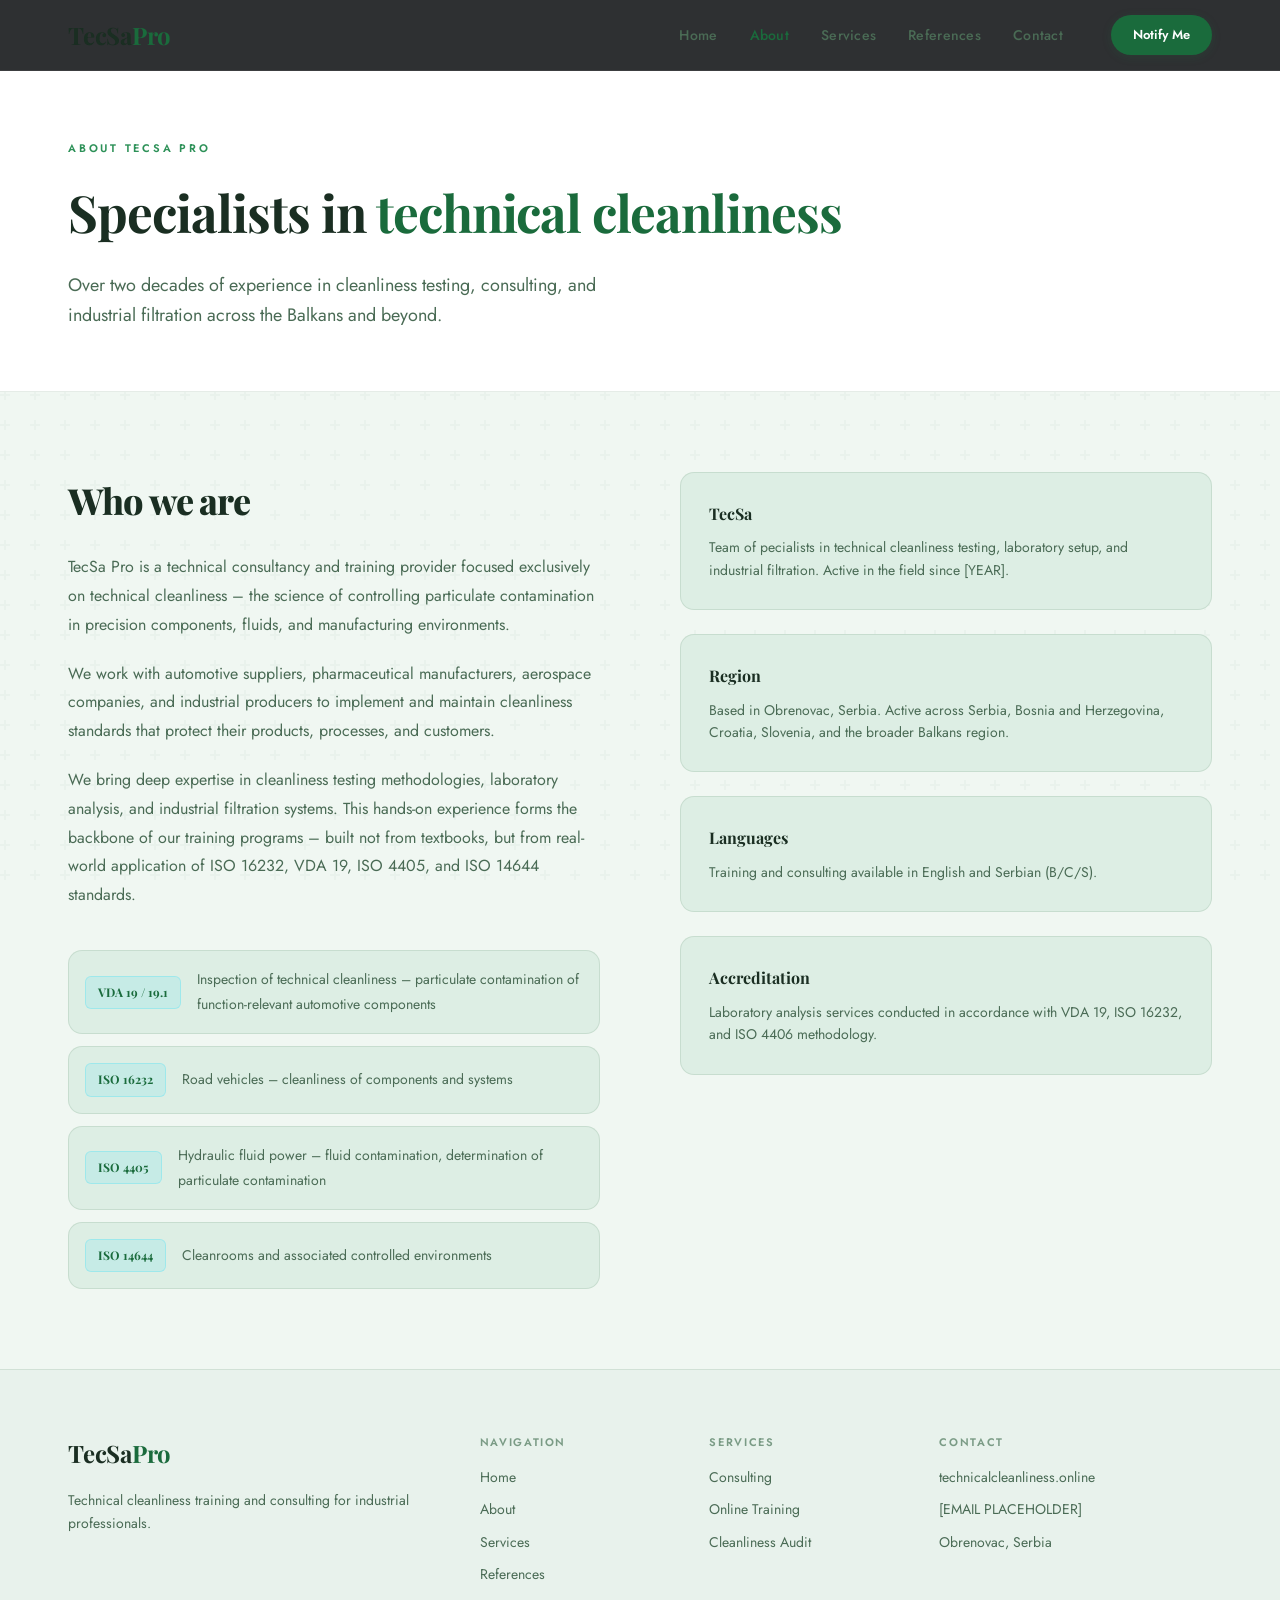
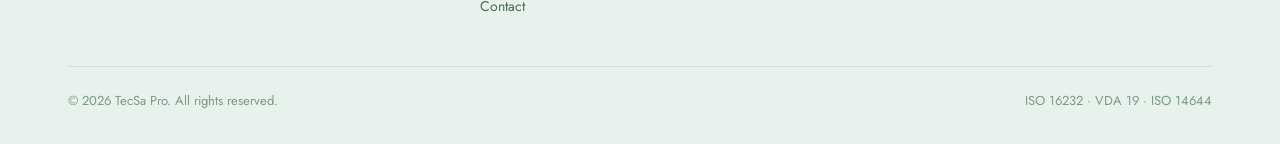
==== commit 7bae1567: "Revise about section and update founder details" ====
--- a/about.html
+++ b/about.html
@@ -55,7 +55,7 @@
       <h2>Who we are</h2>
       <p>TecSa Pro is a technical consultancy and training provider focused exclusively on technical cleanliness – the science of controlling particulate contamination in precision components, fluids, and manufacturing environments.</p>
       <p>We work with automotive suppliers, pharmaceutical manufacturers, aerospace companies, and industrial producers to implement and maintain cleanliness standards that protect their products, processes, and customers.</p>
-      <p>Our founder, Nikola Dolinski, brings deep expertise in cleanliness testing methodologies, laboratory analysis, and industrial filtration systems. This hands-on experience forms the backbone of our training programs – built not from textbooks, but from real-world application of ISO 16232, VDA 19, ISO 4405, and ISO 14644 standards.</p>
+      <p>We bring deep expertise in cleanliness testing methodologies, laboratory analysis, and industrial filtration systems. This hands-on experience forms the backbone of our training programs – built not from textbooks, but from real-world application of ISO 16232, VDA 19, ISO 4405, and ISO 14644 standards.</p>
 
       <div class="standards-list">
         <div class="std-item">
@@ -78,8 +78,8 @@
     </div>
     <div class="about-sidebar">
       <div class="sidebar-card">
-        <h4>Nikola Dolinski</h4>
-        <p>Lead instructor and principal consultant. Specialist in technical cleanliness testing, laboratory setup, and industrial filtration. Active in the field since [YEAR].</p>
+        <h4>TecSa</h4>
+        <p>Team of pecialists in technical cleanliness testing, laboratory setup, and industrial filtration. Active in the field since [YEAR].</p>
       </div>
       <div class="sidebar-card">
         <h4>Region</h4>
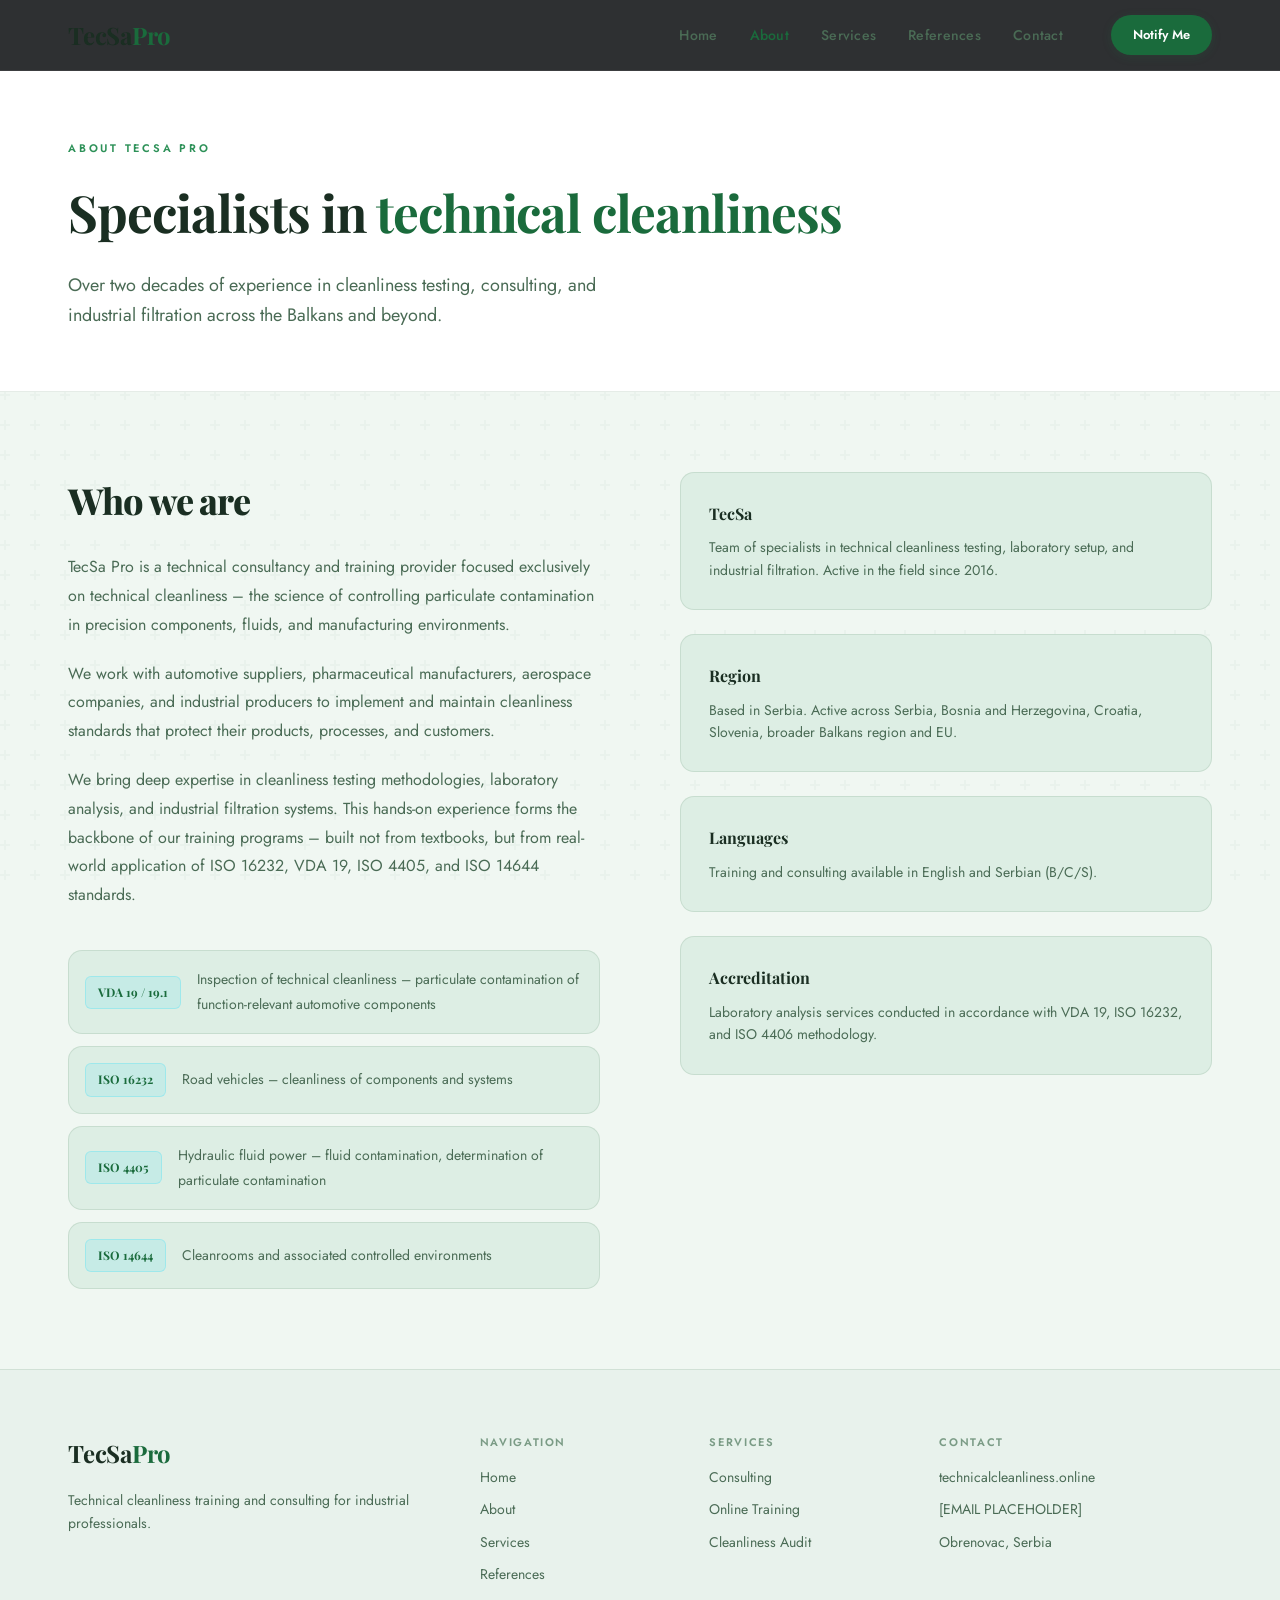
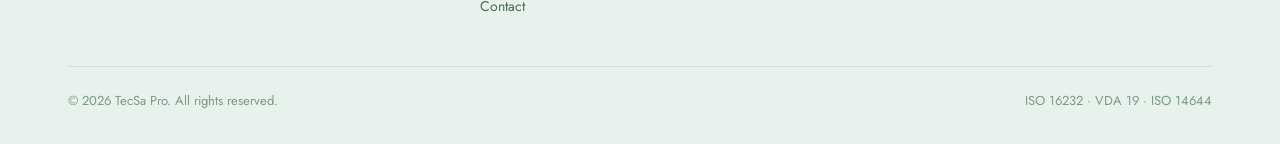
==== commit 19a58ea0: "Correct typos and update location details in about.html" ====
--- a/about.html
+++ b/about.html
@@ -79,11 +79,11 @@
     <div class="about-sidebar">
       <div class="sidebar-card">
         <h4>TecSa</h4>
-        <p>Team of pecialists in technical cleanliness testing, laboratory setup, and industrial filtration. Active in the field since [YEAR].</p>
+        <p>Team of specialists in technical cleanliness testing, laboratory setup, and industrial filtration. Active in the field since 2016.</p>
       </div>
       <div class="sidebar-card">
         <h4>Region</h4>
-        <p>Based in Obrenovac, Serbia. Active across Serbia, Bosnia and Herzegovina, Croatia, Slovenia, and the broader Balkans region.</p>
+        <p>Based in Serbia. Active across Serbia, Bosnia and Herzegovina, Croatia, Slovenia, broader Balkans region and EU.</p>
       </div>
       <div class="sidebar-card">
         <h4>Languages</h4>
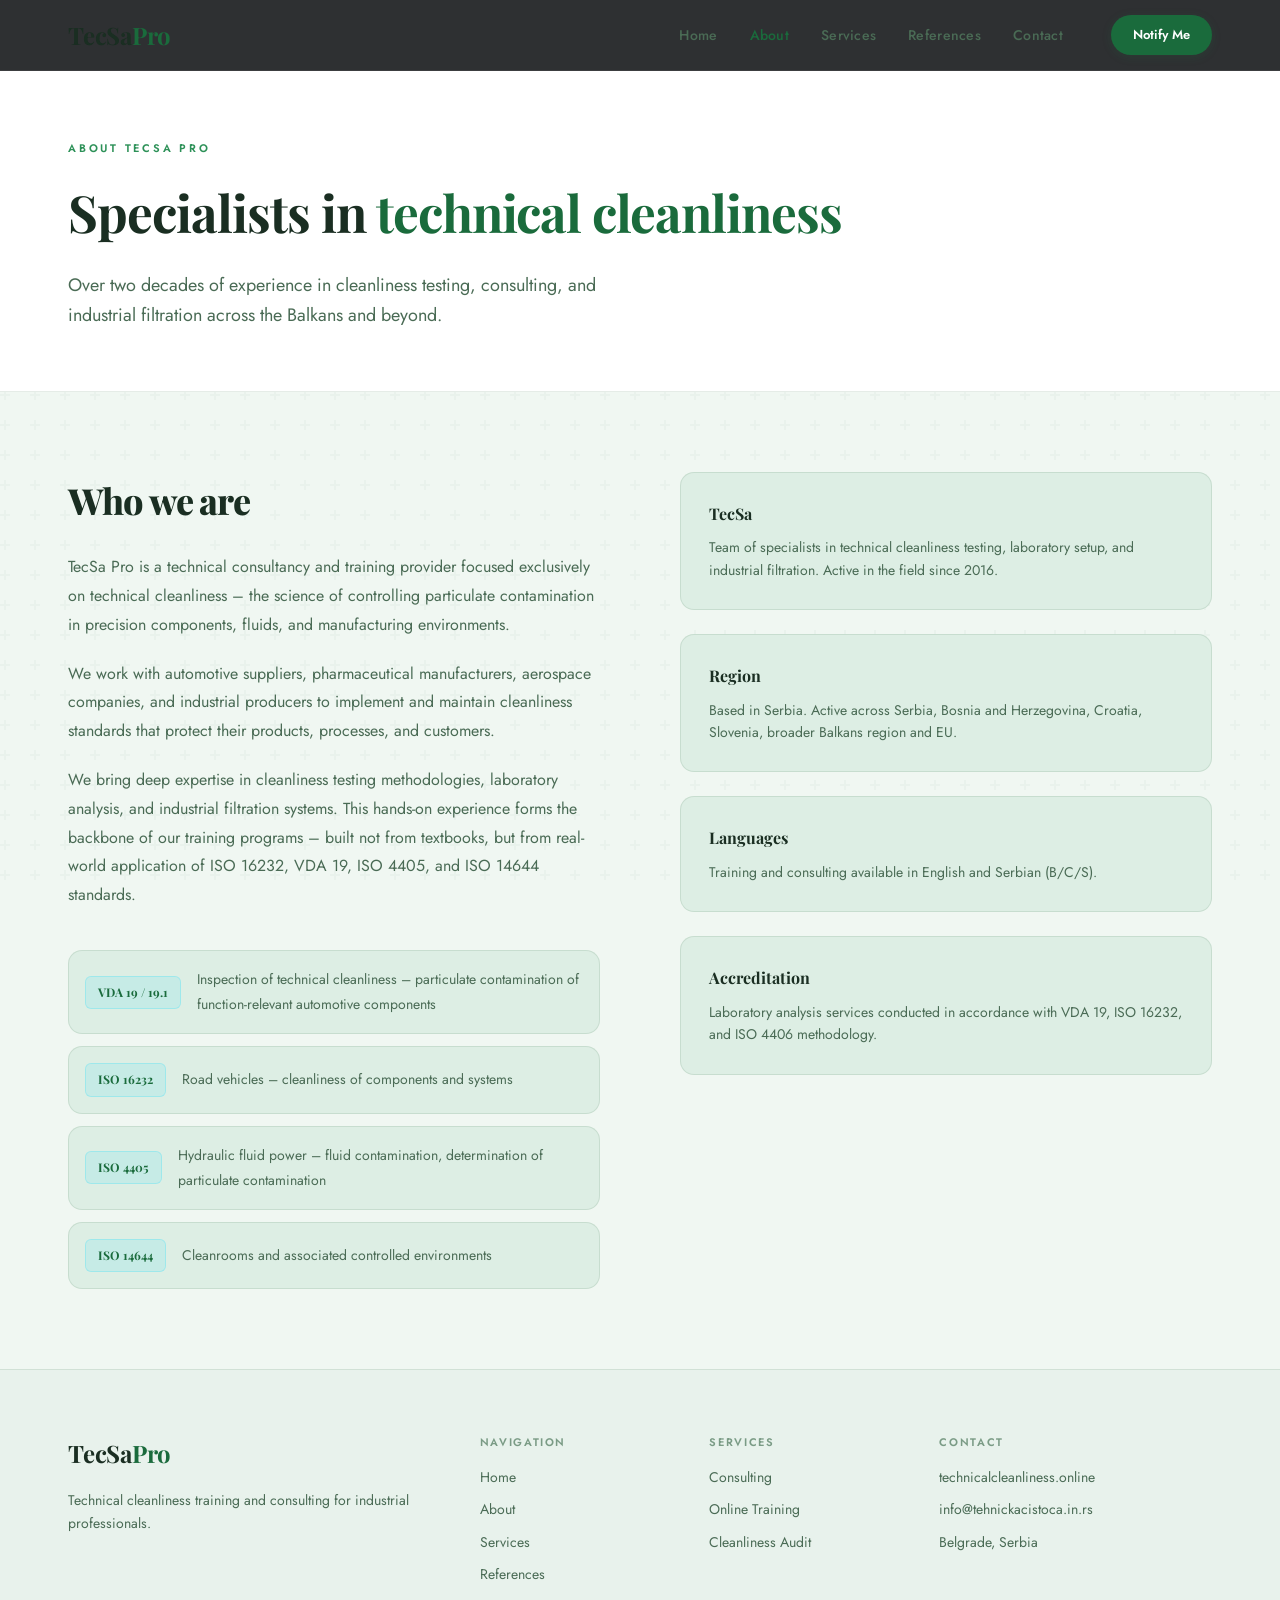
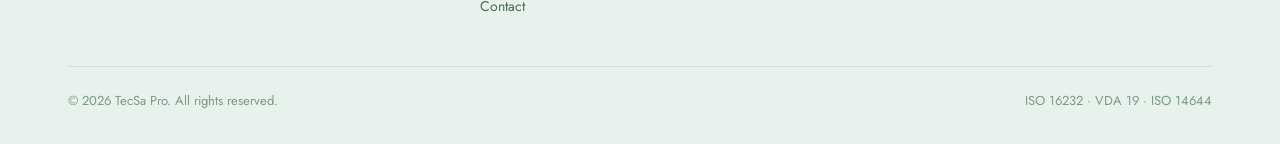
==== commit 0e70784e: "Update about.html" ====
--- a/about.html
+++ b/about.html
@@ -106,7 +106,7 @@
       </div>
       <div class="footer-links"><strong>Navigation</strong><a href="index.html">Home</a><a href="about.html">About</a><a href="services.html">Services</a><a href="references.html">References</a><a href="notify.html">Contact</a></div>
       <div class="footer-links"><strong>Services</strong><a href="services.html#consulting">Consulting</a><a href="services.html#course">Online Training</a><a href="services.html#audit">Cleanliness Audit</a></div>
-      <div class="footer-contact"><strong>Contact</strong><p>technicalcleanliness.online</p><p>[EMAIL PLACEHOLDER]</p><p>Obrenovac, Serbia</p></div>
+      <div class="footer-contact"><strong>Contact</strong><p>technicalcleanliness.online</p><p>info@tehnickacistoca.in.rs</p><p>Belgrade, Serbia</p></div>
     </div>
     <div class="footer-bottom"><span>© 2026 TecSa Pro. All rights reserved.</span><span>ISO 16232 · VDA 19 · ISO 14644</span></div>
   </div>
